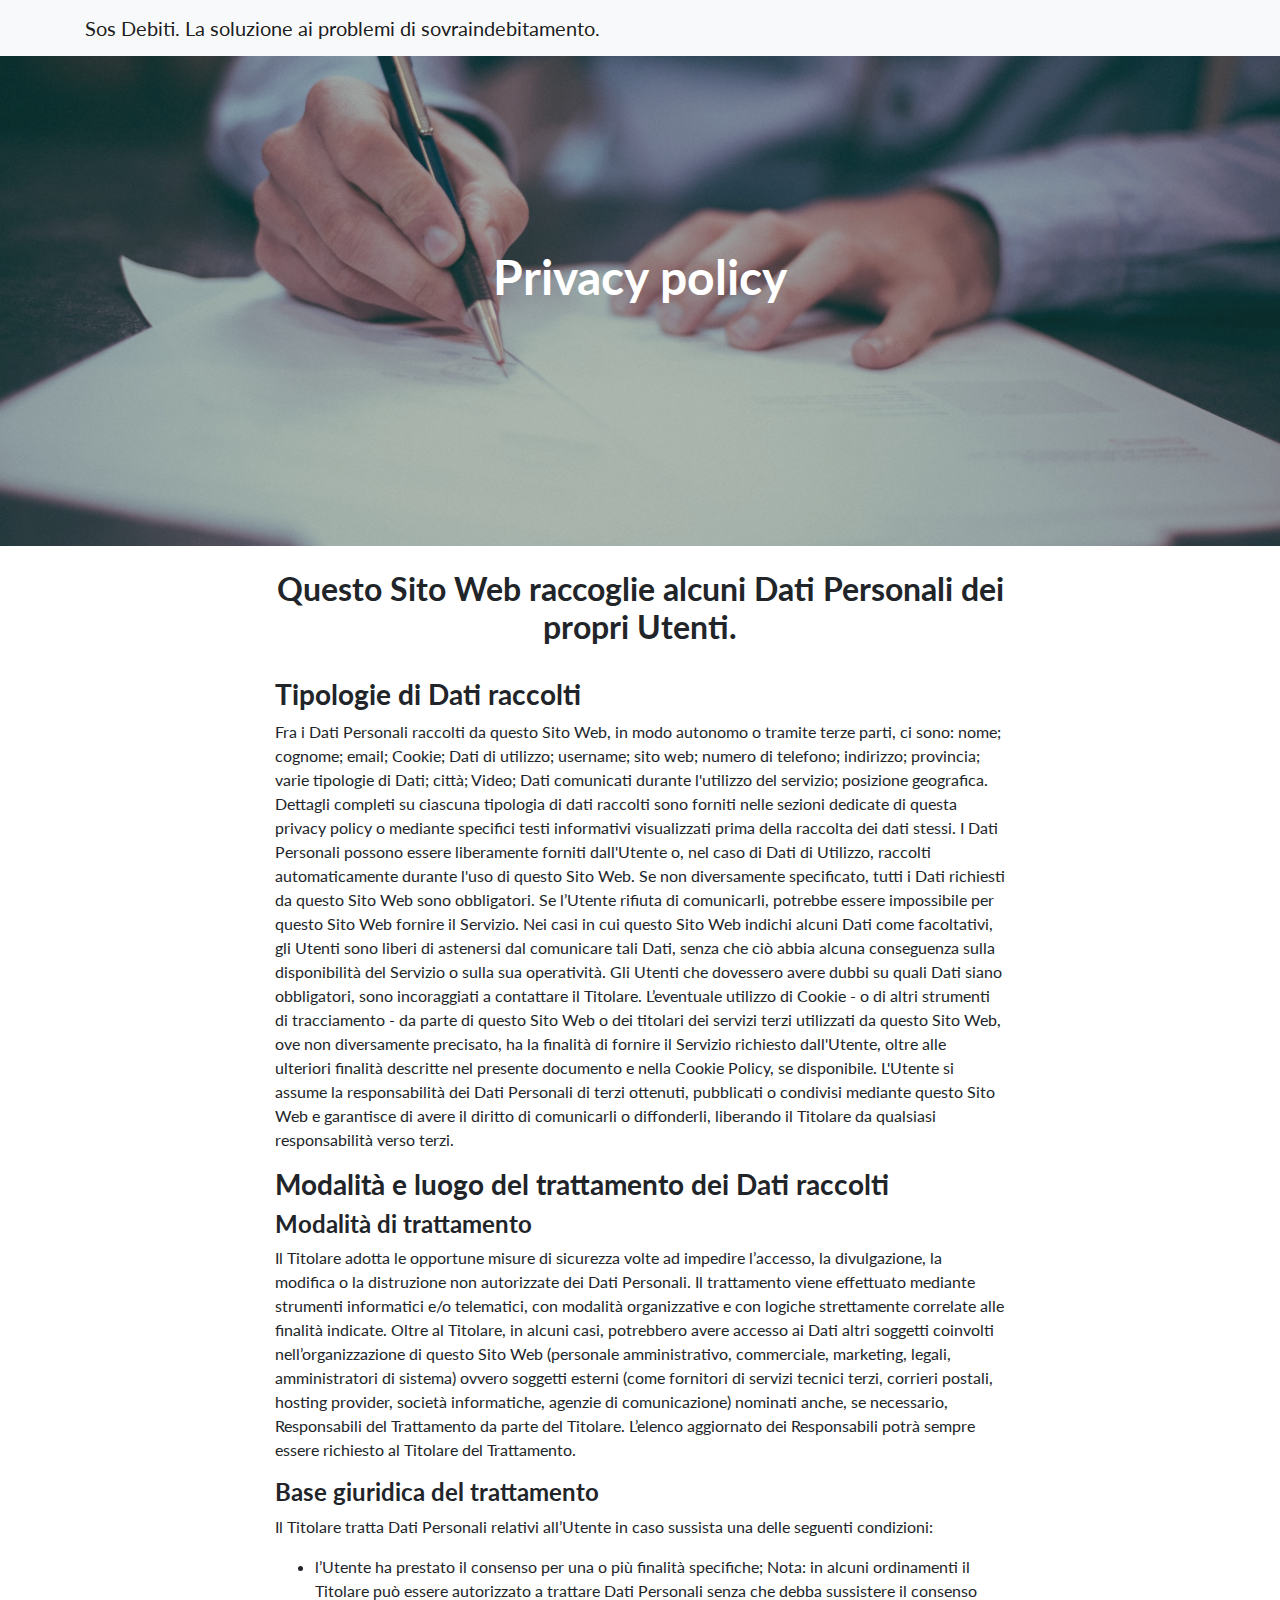
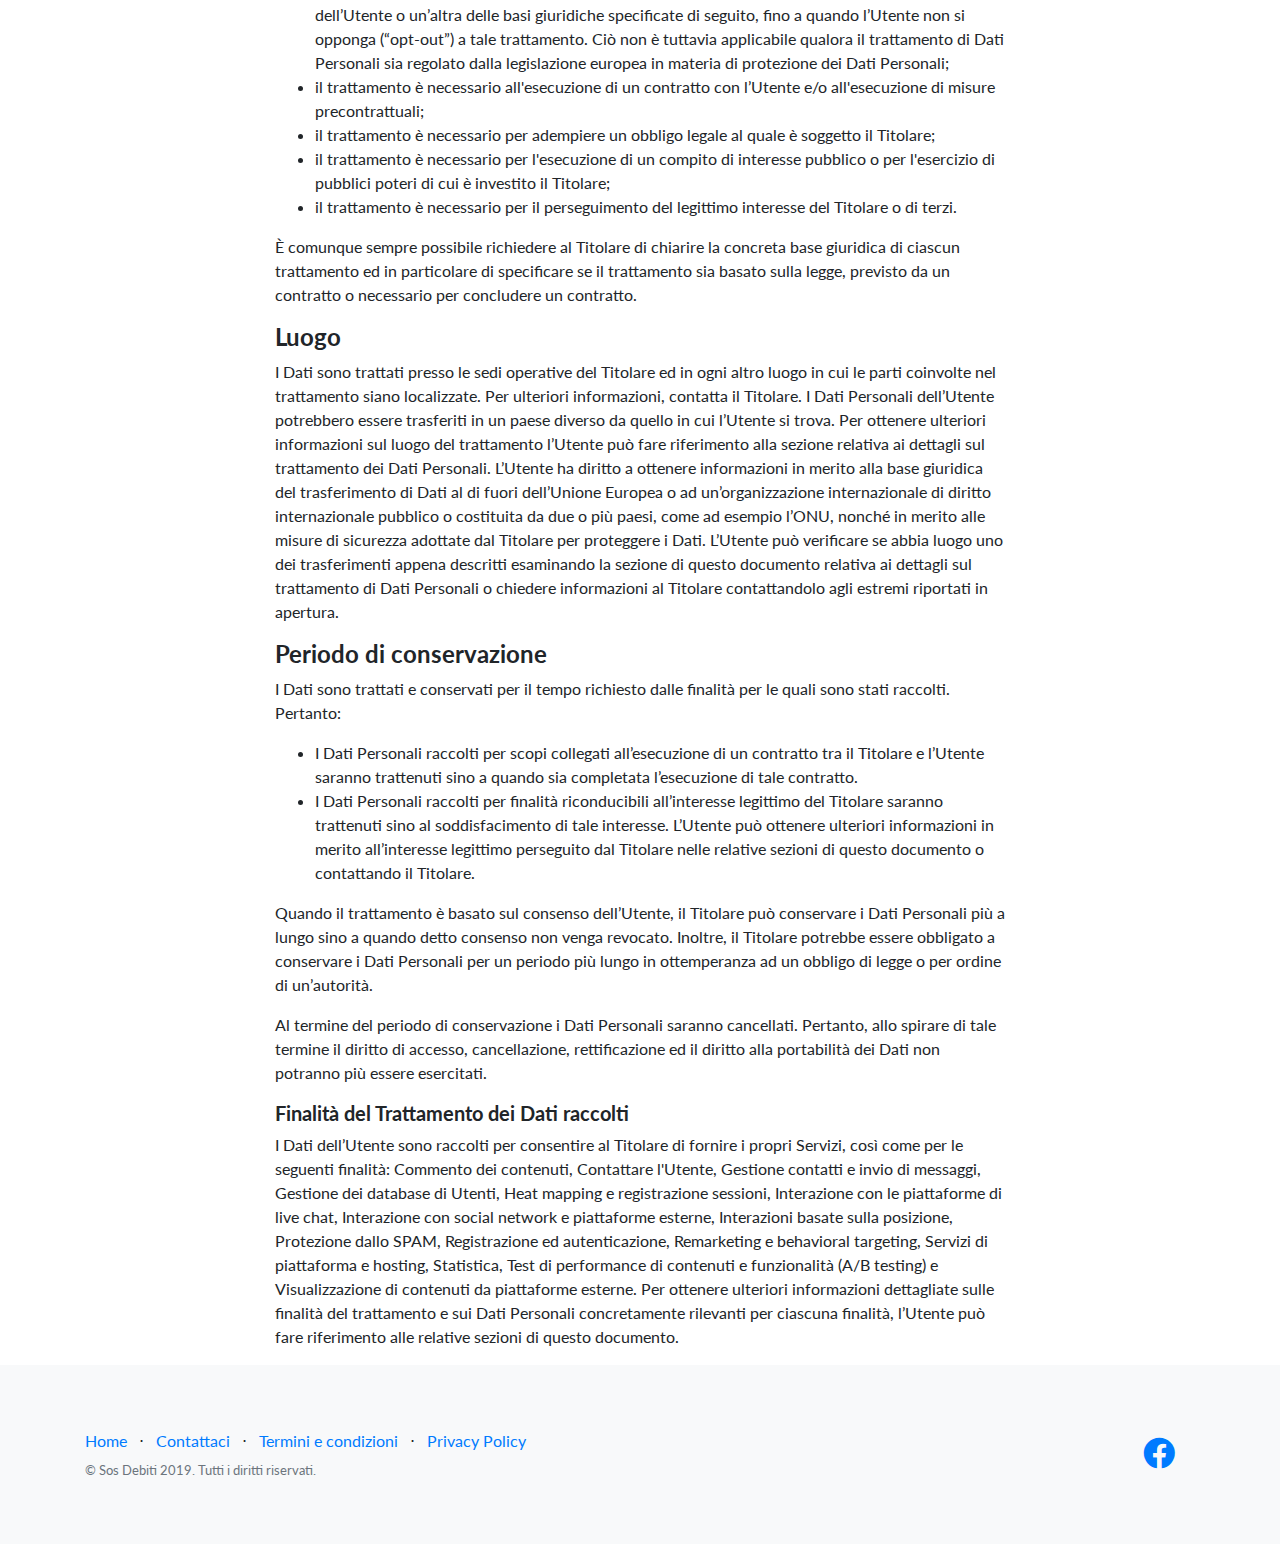
==== Privacy.html @ 653bb8fe "first commit" ====
<!DOCTYPE html>
<html lang="it">

<head>

  <meta charset="utf-8">
  <meta name="viewport" content="width=device-width, initial-scale=1, shrink-to-fit=no">
  <meta name="description" content="La soluzione per uscire dai debiti e dal sovraindebitamento con Equitalia o altri enti creditori.">
  <meta name="author" content="Sos Debiti">

  <title>Sos Debiti</title>

  <!-- Bootstrap core CSS -->
  <link href="vendor/bootstrap/css/bootstrap.min.css" rel="stylesheet">

  <!-- Custom fonts for this template -->
  <link href="vendor/fontawesome-free/css/all.min.css" rel="stylesheet">
  <link href="vendor/simple-line-icons/css/simple-line-icons.css" rel="stylesheet" type="text/css">
  <link href="https://fonts.googleapis.com/css?family=Lato:300,400,700,300italic,400italic,700italic" rel="stylesheet" type="text/css">

  <!-- Custom styles for this template -->
  <link href="css/landing-page.min.css" rel="stylesheet">

</head>

<body>

  <!-- Navigation -->
  <nav class="navbar navbar-light bg-light static-top">
    <div class="container">
      <a class="navbar-brand" href="#">Sos Debiti. La soluzione ai problemi di sovraindebitamento.</a>
    </div>
  </nav>

  <!-- Masthead -->
  <header class="masthead text-white text-center">
    <div class="overlay"></div>
    <div class="container">
      <div class="row">
        <div class="col-xl-10 mx-auto">
          <h1 class="mb-5">Privacy policy</h1>
        </div>
        <div class="col-md-10 col-lg-8 col-xl-7 mx-auto">

        </div>
      </div>
    </div>
  </header>



  <!--====== INIZIO PRIVACY ======-->

   <section id="about" class="about-area pt-125 pb-130">
       <div class="container">
           <div class="row justify-content-center">
               <div class="col-lg-8">
                   <div class="section-title text-center">
                     <br>
                       <h2>Questo Sito Web raccoglie alcuni Dati Personali dei propri Utenti.</h2>
                       <br>
                   </div> <!-- section title -->

                   <h3 class="about-title">Tipologie di Dati raccolti</h3>
                       <p>
                           Fra i Dati Personali raccolti da questo Sito Web, in modo autonomo o tramite terze parti, ci sono: nome; cognome; email; Cookie; Dati di utilizzo; username; sito web; numero di telefono; indirizzo; provincia; varie tipologie di Dati; città; Video; Dati comunicati durante l'utilizzo del servizio; posizione geografica.
                           Dettagli completi su ciascuna tipologia di dati raccolti sono forniti nelle sezioni dedicate di questa privacy policy o mediante specifici testi informativi visualizzati prima della raccolta dei dati stessi.
                           I Dati Personali possono essere liberamente forniti dall'Utente o, nel caso di Dati di Utilizzo, raccolti automaticamente durante l'uso di questo Sito Web.
                           Se non diversamente specificato, tutti i Dati richiesti da questo Sito Web sono obbligatori. Se l’Utente rifiuta di comunicarli, potrebbe essere impossibile per questo Sito Web fornire il Servizio. Nei casi in cui questo Sito Web indichi alcuni Dati come facoltativi, gli Utenti sono liberi di astenersi dal comunicare tali Dati, senza che ciò abbia alcuna conseguenza sulla disponibilità del Servizio o sulla sua operatività.
                           Gli Utenti che dovessero avere dubbi su quali Dati siano obbligatori, sono incoraggiati a contattare il Titolare.
                           L’eventuale utilizzo di Cookie - o di altri strumenti di tracciamento - da parte di questo Sito Web o dei titolari dei servizi terzi utilizzati da questo Sito Web, ove non diversamente precisato, ha la finalità di fornire il Servizio richiesto dall'Utente, oltre alle ulteriori finalità descritte nel presente documento e nella Cookie Policy, se disponibile.
                           L'Utente si assume la responsabilità dei Dati Personali di terzi ottenuti, pubblicati o condivisi mediante questo Sito Web e garantisce di avere il diritto di comunicarli o diffonderli, liberando il Titolare da qualsiasi responsabilità verso terzi.
                       </p>


                       <h3>Modalità e luogo del trattamento dei Dati raccolti</h3>
                       <h4 class="about-title">Modalità di trattamento</h4>
                       <p>
                           Il Titolare adotta le opportune misure di sicurezza volte ad impedire l’accesso, la divulgazione, la modifica o la distruzione non autorizzate dei Dati Personali.
                           Il trattamento viene effettuato mediante strumenti informatici e/o telematici, con modalità organizzative e con logiche strettamente correlate alle finalità indicate. Oltre al Titolare, in alcuni casi, potrebbero avere accesso ai Dati altri soggetti coinvolti nell’organizzazione di questo Sito Web (personale amministrativo, commerciale, marketing, legali, amministratori di sistema) ovvero soggetti esterni (come fornitori di servizi tecnici terzi, corrieri postali, hosting provider, società informatiche, agenzie di comunicazione) nominati anche, se necessario, Responsabili del Trattamento da parte del Titolare. L’elenco aggiornato dei Responsabili potrà sempre essere richiesto al Titolare del Trattamento.
                       </p>



                       <h4 class="about-title">Base giuridica del trattamento</h4>
                       <p>Il Titolare tratta Dati Personali relativi all’Utente in caso sussista una delle seguenti condizioni: </p>
                       <ul>
                           <li>l’Utente ha prestato il consenso per una o più finalità specifiche; Nota: in alcuni ordinamenti il Titolare può essere autorizzato a trattare Dati Personali senza che debba sussistere il consenso dell’Utente o un’altra delle basi giuridiche specificate di seguito, fino a quando l’Utente non si opponga (“opt-out”) a tale trattamento. Ciò non è tuttavia applicabile qualora il trattamento di Dati Personali sia regolato dalla legislazione europea in materia di protezione dei Dati Personali;</li>
                           <li>il trattamento è necessario all'esecuzione di un contratto con l’Utente e/o all'esecuzione di misure precontrattuali;</li>
                           <li>il trattamento è necessario per adempiere un obbligo legale al quale è soggetto il Titolare;</li>
                           <li>il trattamento è necessario per l'esecuzione di un compito di interesse pubblico o per l'esercizio di pubblici poteri di cui è investito il Titolare;</li>
                           <li>il trattamento è necessario per il perseguimento del legittimo interesse del Titolare o di terzi.</li>
                       </ul>
                       <p>È comunque sempre possibile richiedere al Titolare di chiarire la concreta base giuridica di ciascun trattamento ed in particolare di specificare se il trattamento sia basato sulla legge, previsto da un contratto o necessario per concludere un contratto.</p>



                       <h4 class="about-title">Luogo</h4>
                       <p>
                           I Dati sono trattati presso le sedi operative del Titolare ed in ogni altro luogo in cui le parti coinvolte nel trattamento siano localizzate. Per ulteriori informazioni, contatta il Titolare.
                           I Dati Personali dell’Utente potrebbero essere trasferiti in un paese diverso da quello in cui l’Utente si trova. Per ottenere ulteriori informazioni sul luogo del trattamento l’Utente può fare riferimento alla sezione relativa ai dettagli sul trattamento dei Dati Personali.

                           L’Utente ha diritto a ottenere informazioni in merito alla base giuridica del trasferimento di Dati al di fuori dell’Unione Europea o ad un’organizzazione internazionale di diritto internazionale pubblico o costituita da due o più paesi, come ad esempio l’ONU, nonché in merito alle misure di sicurezza adottate dal Titolare per proteggere i Dati.

                           L’Utente può verificare se abbia luogo uno dei trasferimenti appena descritti esaminando la sezione di questo documento relativa ai dettagli sul trattamento di Dati Personali o chiedere informazioni al Titolare contattandolo agli estremi riportati in apertura.
                       </p>



                       <h4 class="about-title">Periodo di conservazione</h4>
                       <p>I Dati sono trattati e conservati per il tempo richiesto dalle finalità per le quali sono stati raccolti. Pertanto: </p>
                       <ul>
                           <li>I Dati Personali raccolti per scopi collegati all’esecuzione di un contratto tra il Titolare e l’Utente saranno trattenuti sino a quando sia completata l’esecuzione di tale contratto.</li>
                           <li>I Dati Personali raccolti per finalità riconducibili all’interesse legittimo del Titolare saranno trattenuti sino al soddisfacimento di tale interesse. L’Utente può ottenere ulteriori informazioni in merito all’interesse legittimo perseguito dal Titolare nelle relative sezioni di questo documento o contattando il Titolare.
                           </li>
                       </ul>
                       <p>Quando il trattamento è basato sul consenso dell’Utente, il Titolare può conservare i Dati Personali più a lungo sino a quando detto consenso non venga revocato. Inoltre, il Titolare potrebbe essere obbligato a conservare i Dati Personali per un periodo più lungo in ottemperanza ad un obbligo di legge o per ordine di un’autorità.</p>
                       <p>Al termine del periodo di conservazione i Dati Personali saranno cancellati. Pertanto, allo spirare di tale termine il diritto di accesso, cancellazione, rettificazione ed il diritto alla portabilità dei Dati non potranno più essere esercitati.</p>

                       <h5 class="about-title">Finalità del Trattamento dei Dati raccolti</h5>
                       <p>
                           I Dati dell’Utente sono raccolti per consentire al Titolare di fornire i propri Servizi, così come per le seguenti finalità: Commento dei contenuti, Contattare l'Utente, Gestione contatti e invio di messaggi, Gestione dei database di Utenti, Heat mapping e registrazione sessioni, Interazione con le piattaforme di live chat, Interazione con social network e piattaforme esterne, Interazioni basate sulla posizione, Protezione dallo SPAM, Registrazione ed autenticazione, Remarketing e behavioral targeting, Servizi di piattaforma e hosting, Statistica, Test di performance di contenuti e funzionalità (A/B testing) e Visualizzazione di contenuti da piattaforme esterne.

                           Per ottenere ulteriori informazioni dettagliate sulle finalità del trattamento e sui Dati Personali concretamente rilevanti per ciascuna finalità, l’Utente può fare riferimento alle relative sezioni di questo documento.
                       </p>



               </div>
           </div> <!-- row -->

       </div> <!-- container -->
   </section>

   <!--====== FINE PRIVACY ======-->

  <!-- Footer -->
  <footer class="footer bg-light">
    <div class="container">
      <div class="row">
        <div class="col-lg-6 h-100 text-center text-lg-left my-auto">
          <ul class="list-inline mb-2">
            <li class="list-inline-item">
              <a href="./index.html">Home</a>
            </li>
            <li class="list-inline-item">&sdot;</li>
            <li class="list-inline-item">
              <a href="./index.html">Contattaci</a>
            </li>
            <li class="list-inline-item">&sdot;</li>
            <li class="list-inline-item">
              <a href="./Termini_e_condizioni.html">Termini e condizioni</a>
            </li>
            <li class="list-inline-item">&sdot;</li>
            <li class="list-inline-item">
              <a href="#">Privacy Policy</a>
            </li>
          </ul>
          <p class="text-muted small mb-4 mb-lg-0">&copy; Sos Debiti 2019. Tutti i diritti riservati.</p>
        </div>
        <div class="col-lg-6 h-100 text-center text-lg-right my-auto">
          <ul class="list-inline mb-0">
            <li class="list-inline-item mr-3">
              <a href="#">
                <i class="fab fa-facebook fa-2x fa-fw"></i>
              </a>
            </li>
          </ul>
        </div>
      </div>
    </div>
  </footer>

  <!-- Bootstrap core JavaScript -->
  <script src="vendor/jquery/jquery.min.js"></script>
  <script src="vendor/bootstrap/js/bootstrap.bundle.min.js"></script>

</body>

</html>
---- vendor/simple-line-icons/css/simple-line-icons.css ----
@font-face {
  font-family: 'simple-line-icons';
  src: url('../fonts/Simple-Line-Icons.eot?v=2.4.0');
  src: url('../fonts/Simple-Line-Icons.eot?v=2.4.0#iefix') format('embedded-opentype'), url('../fonts/Simple-Line-Icons.woff2?v=2.4.0') format('woff2'), url('../fonts/Simple-Line-Icons.ttf?v=2.4.0') format('truetype'), url('../fonts/Simple-Line-Icons.woff?v=2.4.0') format('woff'), url('../fonts/Simple-Line-Icons.svg?v=2.4.0#simple-line-icons') format('svg');
  font-weight: normal;
  font-style: normal;
}
/*
 Use the following CSS code if you want to have a class per icon.
 Instead of a list of all class selectors, you can use the generic [class*="icon-"] selector, but it's slower:
*/
.icon-user,
.icon-people,
.icon-user-female,
.icon-user-follow,
.icon-user-following,
.icon-user-unfollow,
.icon-login,
.icon-logout,
.icon-emotsmile,
.icon-phone,
.icon-call-end,
.icon-call-in,
.icon-call-out,
.icon-map,
.icon-location-pin,
.icon-direction,
.icon-directions,
.icon-compass,
.icon-layers,
.icon-menu,
.icon-list,
.icon-options-vertical,
.icon-options,
.icon-arrow-down,
.icon-arrow-left,
.icon-arrow-right,
.icon-arrow-up,
.icon-arrow-up-circle,
.icon-arrow-left-circle,
.icon-arrow-right-circle,
.icon-arrow-down-circle,
.icon-check,
.icon-clock,
.icon-plus,
.icon-minus,
.icon-close,
.icon-event,
.icon-exclamation,
.icon-organization,
.icon-trophy,
.icon-screen-smartphone,
.icon-screen-desktop,
.icon-plane,
.icon-notebook,
.icon-mustache,
.icon-mouse,
.icon-magnet,
.icon-energy,
.icon-disc,
.icon-cursor,
.icon-cursor-move,
.icon-crop,
.icon-chemistry,
.icon-speedometer,
.icon-shield,
.icon-screen-tablet,
.icon-magic-wand,
.icon-hourglass,
.icon-graduation,
.icon-ghost,
.icon-game-controller,
.icon-fire,
.icon-eyeglass,
.icon-envelope-open,
.icon-envelope-letter,
.icon-bell,
.icon-badge,
.icon-anchor,
.icon-wallet,
.icon-vector,
.icon-speech,
.icon-puzzle,
.icon-printer,
.icon-present,
.icon-playlist,
.icon-pin,
.icon-picture,
.icon-handbag,
.icon-globe-alt,
.icon-globe,
.icon-folder-alt,
.icon-folder,
.icon-film,
.icon-feed,
.icon-drop,
.icon-drawer,
.icon-docs,
.icon-doc,
.icon-diamond,
.icon-cup,
.icon-calculator,
.icon-bubbles,
.icon-briefcase,
.icon-book-open,
.icon-basket-loaded,
.icon-basket,
.icon-bag,
.icon-action-undo,
.icon-action-redo,
.icon-wrench,
.icon-umbrella,
.icon-trash,
.icon-tag,
.icon-support,
.icon-frame,
.icon-size-fullscreen,
.icon-size-actual,
.icon-shuffle,
.icon-share-alt,
.icon-share,
.icon-rocket,
.icon-question,
.icon-pie-chart,
.icon-pencil,
.icon-note,
.icon-loop,
.icon-home,
.icon-grid,
.icon-graph,
.icon-microphone,
.icon-music-tone-alt,
.icon-music-tone,
.icon-earphones-alt,
.icon-earphones,
.icon-equalizer,
.icon-like,
.icon-dislike,
.icon-control-start,
.icon-control-rewind,
.icon-control-play,
.icon-control-pause,
.icon-control-forward,
.icon-control-end,
.icon-volume-1,
.icon-volume-2,
.icon-volume-off,
.icon-calendar,
.icon-bulb,
.icon-chart,
.icon-ban,
.icon-bubble,
.icon-camrecorder,
.icon-camera,
.icon-cloud-download,
.icon-cloud-upload,
.icon-envelope,
.icon-eye,
.icon-flag,
.icon-heart,
.icon-info,
.icon-key,
.icon-link,
.icon-lock,
.icon-lock-open,
.icon-magnifier,
.icon-magnifier-add,
.icon-magnifier-remove,
.icon-paper-clip,
.icon-paper-plane,
.icon-power,
.icon-refresh,
.icon-reload,
.icon-settings,
.icon-star,
.icon-symbol-female,
.icon-symbol-male,
.icon-target,
.icon-credit-card,
.icon-paypal,
.icon-social-tumblr,
.icon-social-twitter,
.icon-social-facebook,
.icon-social-instagram,
.icon-social-linkedin,
.icon-social-pinterest,
.icon-social-github,
.icon-social-google,
.icon-social-reddit,
.icon-social-skype,
.icon-social-dribbble,
.icon-social-behance,
.icon-social-foursqare,
.icon-social-soundcloud,
.icon-social-spotify,
.icon-social-stumbleupon,
.icon-social-youtube,
.icon-social-dropbox,
.icon-social-vkontakte,
.icon-social-steam {
  font-family: 'simple-line-icons';
  speak: none;
  font-style: normal;
  font-weight: normal;
  font-variant: normal;
  text-transform: none;
  line-height: 1;
  /* Better Font Rendering =========== */
  -webkit-font-smoothing: antialiased;
  -moz-osx-font-smoothing: grayscale;
}
.icon-user:before {
  content: "\e005";
}
.icon-people:before {
  content: "\e001";
}
.icon-user-female:before {
  content: "\e000";
}
.icon-user-follow:before {
  content: "\e002";
}
.icon-user-following:before {
  content: "\e003";
}
.icon-user-unfollow:before {
  content: "\e004";
}
.icon-login:before {
  content: "\e066";
}
.icon-logout:before {
  content: "\e065";
}
.icon-emotsmile:before {
  content: "\e021";
}
.icon-phone:before {
  content: "\e600";
}
.icon-call-end:before {
  content: "\e048";
}
.icon-call-in:before {
  content: "\e047";
}
.icon-call-out:before {
  content: "\e046";
}
.icon-map:before {
  content: "\e033";
}
.icon-location-pin:before {
  content: "\e096";
}
.icon-direction:before {
  content: "\e042";
}
.icon-directions:before {
  content: "\e041";
}
.icon-compass:before {
  content: "\e045";
}
.icon-layers:before {
  content: "\e034";
}
.icon-menu:before {
  content: "\e601";
}
.icon-list:before {
  content: "\e067";
}
.icon-options-vertical:before {
  content: "\e602";
}
.icon-options:before {
  content: "\e603";
}
.icon-arrow-down:before {
  content: "\e604";
}
.icon-arrow-left:before {
  content: "\e605";
}
.icon-arrow-right:before {
  content: "\e606";
}
.icon-arrow-up:before {
  content: "\e607";
}
.icon-arrow-up-circle:before {
  content: "\e078";
}
.icon-arrow-left-circle:before {
  content: "\e07a";
}
.icon-arrow-right-circle:before {
  content: "\e079";
}
.icon-arrow-down-circle:before {
  content: "\e07b";
}
.icon-check:before {
  content: "\e080";
}
.icon-clock:before {
  content: "\e081";
}
.icon-plus:before {
  content: "\e095";
}
.icon-minus:before {
  content: "\e615";
}
.icon-close:before {
  content: "\e082";
}
.icon-event:before {
  content: "\e619";
}
.icon-exclamation:before {
  content: "\e617";
}
.icon-organization:before {
  content: "\e616";
}
.icon-trophy:before {
  content: "\e006";
}
.icon-screen-smartphone:before {
  content: "\e010";
}
.icon-screen-desktop:before {
  content: "\e011";
}
.icon-plane:before {
  content: "\e012";
}
.icon-notebook:before {
  content: "\e013";
}
.icon-mustache:before {
  content: "\e014";
}
.icon-mouse:before {
  content: "\e015";
}
.icon-magnet:before {
  content: "\e016";
}
.icon-energy:before {
  content: "\e020";
}
.icon-disc:before {
  content: "\e022";
}
.icon-cursor:before {
  content: "\e06e";
}
.icon-cursor-move:before {
  content: "\e023";
}
.icon-crop:before {
  content: "\e024";
}
.icon-chemistry:before {
  content: "\e026";
}
.icon-speedometer:before {
  content: "\e007";
}
.icon-shield:before {
  content: "\e00e";
}
.icon-screen-tablet:before {
  content: "\e00f";
}
.icon-magic-wand:before {
  content: "\e017";
}
.icon-hourglass:before {
  content: "\e018";
}
.icon-graduation:before {
  content: "\e019";
}
.icon-ghost:before {
  content: "\e01a";
}
.icon-game-controller:before {
  content: "\e01b";
}
.icon-fire:before {
  content: "\e01c";
}
.icon-eyeglass:before {
  content: "\e01d";
}
.icon-envelope-open:before {
  content: "\e01e";
}
.icon-envelope-letter:before {
  content: "\e01f";
}
.icon-bell:before {
  content: "\e027";
}
.icon-badge:before {
  content: "\e028";
}
.icon-anchor:before {
  content: "\e029";
}
.icon-wallet:before {
  content: "\e02a";
}
.icon-vector:before {
  content: "\e02b";
}
.icon-speech:before {
  content: "\e02c";
}
.icon-puzzle:before {
  content: "\e02d";
}
.icon-printer:before {
  content: "\e02e";
}
.icon-present:before {
  content: "\e02f";
}
.icon-playlist:before {
  content: "\e030";
}
.icon-pin:before {
  content: "\e031";
}
.icon-picture:before {
  content: "\e032";
}
.icon-handbag:before {
  content: "\e035";
}
.icon-globe-alt:before {
  content: "\e036";
}
.icon-globe:before {
  content: "\e037";
}
.icon-folder-alt:before {
  content: "\e039";
}
.icon-folder:before {
  content: "\e089";
}
.icon-film:before {
  content: "\e03a";
}
.icon-feed:before {
  content: "\e03b";
}
.icon-drop:before {
  content: "\e03e";
}
.icon-drawer:before {
  content: "\e03f";
}
.icon-docs:before {
  content: "\e040";
}
.icon-doc:before {
  content: "\e085";
}
.icon-diamond:before {
  content: "\e043";
}
.icon-cup:before {
  content: "\e044";
}
.icon-calculator:before {
  content: "\e049";
}
.icon-bubbles:before {
  content: "\e04a";
}
.icon-briefcase:before {
  content: "\e04b";
}
.icon-book-open:before {
  content: "\e04c";
}
.icon-basket-loaded:before {
  content: "\e04d";
}
.icon-basket:before {
  content: "\e04e";
}
.icon-bag:before {
  content: "\e04f";
}
.icon-action-undo:before {
  content: "\e050";
}
.icon-action-redo:before {
  content: "\e051";
}
.icon-wrench:before {
  content: "\e052";
}
.icon-umbrella:before {
  content: "\e053";
}
.icon-trash:before {
  content: "\e054";
}
.icon-tag:before {
  content: "\e055";
}
.icon-support:before {
  content: "\e056";
}
.icon-frame:before {
  content: "\e038";
}
.icon-size-fullscreen:before {
  content: "\e057";
}
.icon-size-actual:before {
  content: "\e058";
}
.icon-shuffle:before {
  content: "\e059";
}
.icon-share-alt:before {
  content: "\e05a";
}
.icon-share:before {
  content: "\e05b";
}
.icon-rocket:before {
  content: "\e05c";
}
.icon-question:before {
  content: "\e05d";
}
.icon-pie-chart:before {
  content: "\e05e";
}
.icon-pencil:before {
  content: "\e05f";
}
.icon-note:before {
  content: "\e060";
}
.icon-loop:before {
  content: "\e064";
}
.icon-home:before {
  content: "\e069";
}
.icon-grid:before {
  content: "\e06a";
}
.icon-graph:before {
  content: "\e06b";
}
.icon-microphone:before {
  content: "\e063";
}
.icon-music-tone-alt:before {
  content: "\e061";
}
.icon-music-tone:before {
  content: "\e062";
}
.icon-earphones-alt:before {
  content: "\e03c";
}
.icon-earphones:before {
  content: "\e03d";
}
.icon-equalizer:before {
  content: "\e06c";
}
.icon-like:before {
  content: "\e068";
}
.icon-dislike:before {
  content: "\e06d";
}
.icon-control-start:before {
  content: "\e06f";
}
.icon-control-rewind:before {
  content: "\e070";
}
.icon-control-play:before {
  content: "\e071";
}
.icon-control-pause:before {
  content: "\e072";
}
.icon-control-forward:before {
  content: "\e073";
}
.icon-control-end:before {
  content: "\e074";
}
.icon-volume-1:before {
  content: "\e09f";
}
.icon-volume-2:before {
  content: "\e0a0";
}
.icon-volume-off:before {
  content: "\e0a1";
}
.icon-calendar:before {
  content: "\e075";
}
.icon-bulb:before {
  content: "\e076";
}
.icon-chart:before {
  content: "\e077";
}
.icon-ban:before {
  content: "\e07c";
}
.icon-bubble:before {
  content: "\e07d";
}
.icon-camrecorder:before {
  content: "\e07e";
}
.icon-camera:before {
  content: "\e07f";
}
.icon-cloud-download:before {
  content: "\e083";
}
.icon-cloud-upload:before {
  content: "\e084";
}
.icon-envelope:before {
  content: "\e086";
}
.icon-eye:before {
  content: "\e087";
}
.icon-flag:before {
  content: "\e088";
}
.icon-heart:before {
  content: "\e08a";
}
.icon-info:before {
  content: "\e08b";
}
.icon-key:before {
  content: "\e08c";
}
.icon-link:before {
  content: "\e08d";
}
.icon-lock:before {
  content: "\e08e";
}
.icon-lock-open:before {
  content: "\e08f";
}
.icon-magnifier:before {
  content: "\e090";
}
.icon-magnifier-add:before {
  content: "\e091";
}
.icon-magnifier-remove:before {
  content: "\e092";
}
.icon-paper-clip:before {
  content: "\e093";
}
.icon-paper-plane:before {
  content: "\e094";
}
.icon-power:before {
  content: "\e097";
}
.icon-refresh:before {
  content: "\e098";
}
.icon-reload:before {
  content: "\e099";
}
.icon-settings:before {
  content: "\e09a";
}
.icon-star:before {
  content: "\e09b";
}
.icon-symbol-female:before {
  content: "\e09c";
}
.icon-symbol-male:before {
  content: "\e09d";
}
.icon-target:before {
  content: "\e09e";
}
.icon-credit-card:before {
  content: "\e025";
}
.icon-paypal:before {
  content: "\e608";
}
.icon-social-tumblr:before {
  content: "\e00a";
}
.icon-social-twitter:before {
  content: "\e009";
}
.icon-social-facebook:before {
  content: "\e00b";
}
.icon-social-instagram:before {
  content: "\e609";
}
.icon-social-linkedin:before {
  content: "\e60a";
}
.icon-social-pinterest:before {
  content: "\e60b";
}
.icon-social-github:before {
  content: "\e60c";
}
.icon-social-google:before {
  content: "\e60d";
}
.icon-social-reddit:before {
  content: "\e60e";
}
.icon-social-skype:before {
  content: "\e60f";
}
.icon-social-dribbble:before {
  content: "\e00d";
}
.icon-social-behance:before {
  content: "\e610";
}
.icon-social-foursqare:before {
  content: "\e611";
}
.icon-social-soundcloud:before {
  content: "\e612";
}
.icon-social-spotify:before {
  content: "\e613";
}
.icon-social-stumbleupon:before {
  content: "\e614";
}
.icon-social-youtube:before {
  content: "\e008";
}
.icon-social-dropbox:before {
  content: "\e00c";
}
.icon-social-vkontakte:before {
  content: "\e618";
}
.icon-social-steam:before {
  content: "\e620";
}
---- css/landing-page.min.css ----
/*!
 * Start Bootstrap - Landing Page v5.0.7 (https://startbootstrap.com/template-overviews/landing-page)
 * Copyright 2013-2019 Start Bootstrap
 * Licensed under MIT (https://github.com/BlackrockDigital/startbootstrap-landing-page/blob/master/LICENSE)
 */body{font-family:Lato,'Helvetica Neue',Helvetica,Arial,sans-serif}h1,h2,h3,h4,h5,h6{font-family:Lato,'Helvetica Neue',Helvetica,Arial,sans-serif;font-weight:700}header.masthead{position:relative;background-color:#343a40;background:url(../img/bg-masthead.jpg) no-repeat center center;background-size:cover;padding-top:8rem;padding-bottom:8rem}header.masthead .overlay{position:absolute;background-color:#212529;height:100%;width:100%;top:0;left:0;opacity:.3}header.masthead h1{font-size:2rem}@media (min-width:768px){header.masthead{padding-top:12rem;padding-bottom:12rem}header.masthead h1{font-size:3rem}}.showcase .showcase-text{padding:3rem}.showcase .showcase-img{min-height:30rem;background-size:cover}@media (min-width:768px){.showcase .showcase-text{padding:7rem}}.features-icons{padding-top:7rem;padding-bottom:7rem}.features-icons .features-icons-item{max-width:20rem}.features-icons .features-icons-item .features-icons-icon{height:7rem}.features-icons .features-icons-item .features-icons-icon i{font-size:4.5rem}.features-icons .features-icons-item:hover .features-icons-icon i{font-size:5rem}.testimonials{padding-top:7rem;padding-bottom:7rem}.testimonials .testimonial-item{max-width:18rem}.testimonials .testimonial-item img{max-width:12rem;box-shadow:0 5px 5px 0 #adb5bd}.call-to-action{position:relative;background-color:#343a40;background:url(../img/uscire_dai_debiti.jpg) no-repeat center center;background-size:cover;padding-top:7rem;padding-bottom:7rem}.call-to-action .overlay{position:absolute;background-color:#212529;height:100%;width:100%;top:0;left:0;opacity:.3}footer.footer{padding-top:4rem;padding-bottom:4rem}
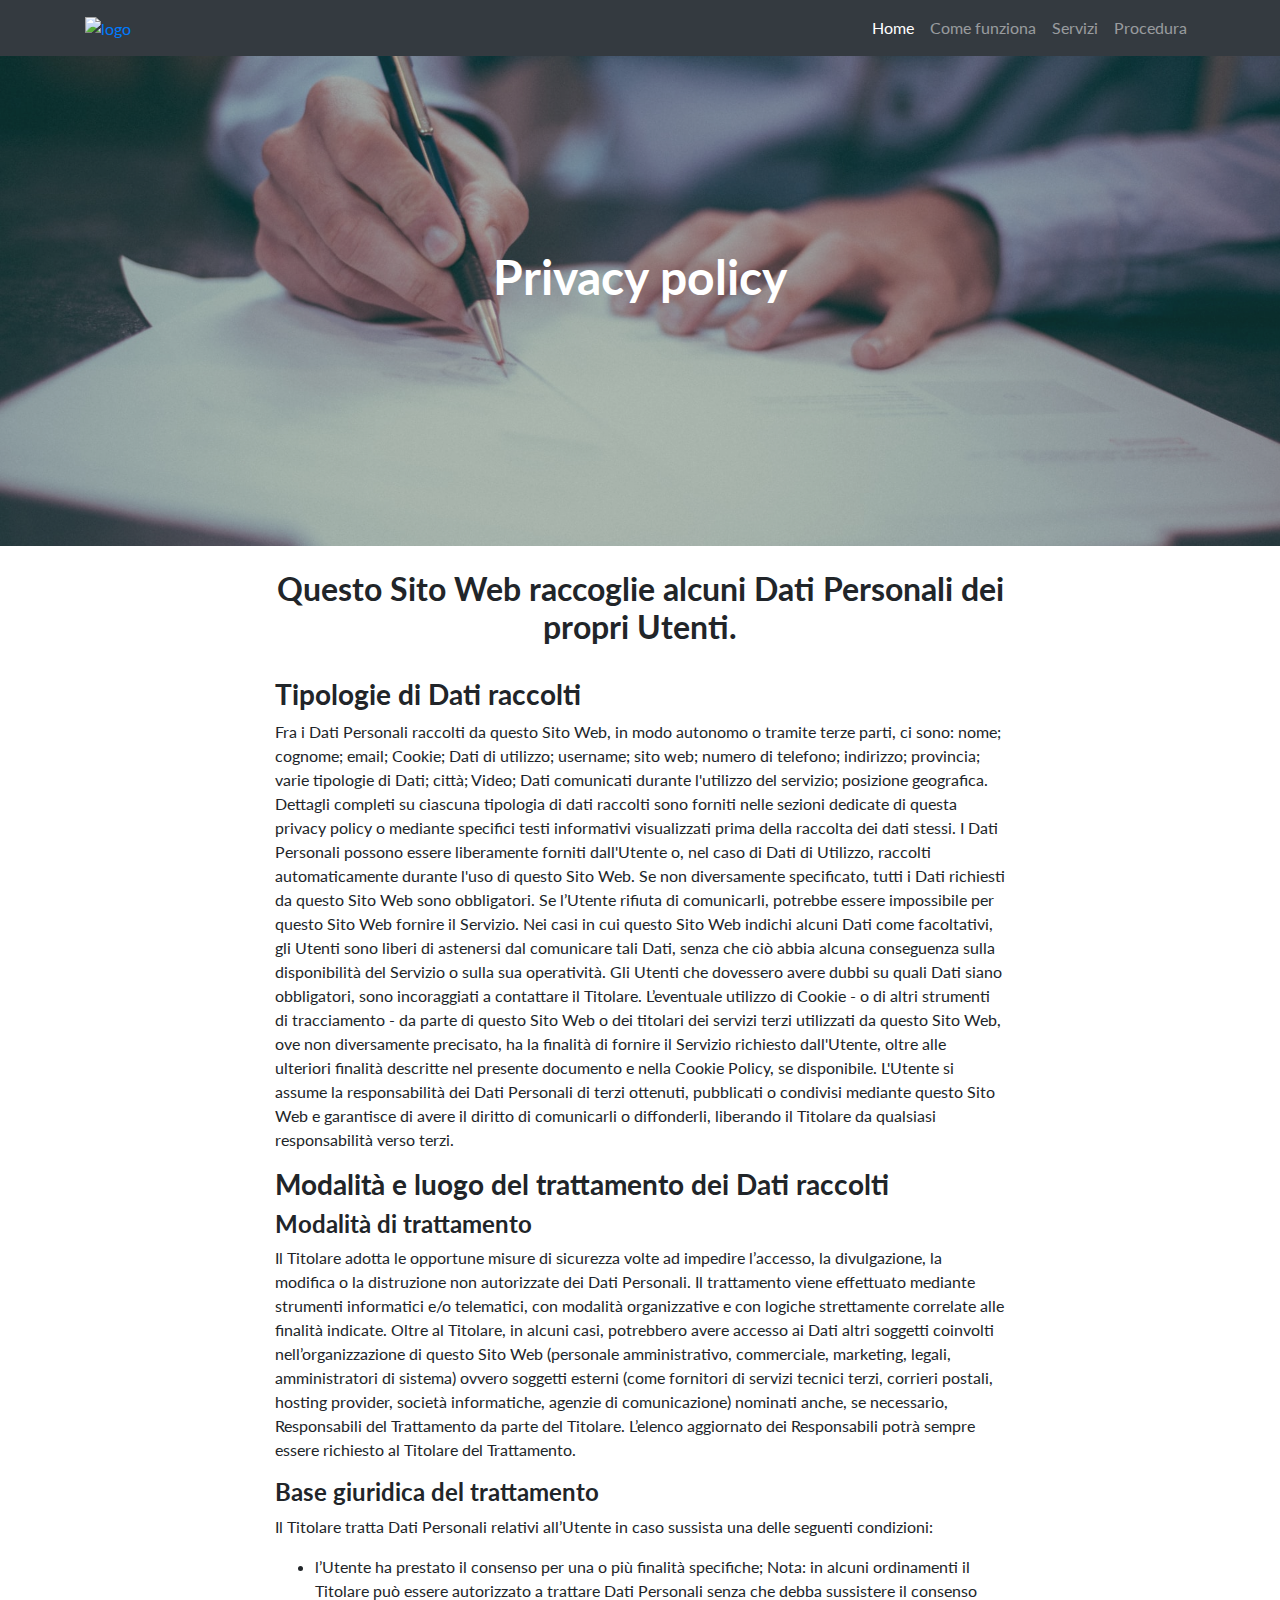
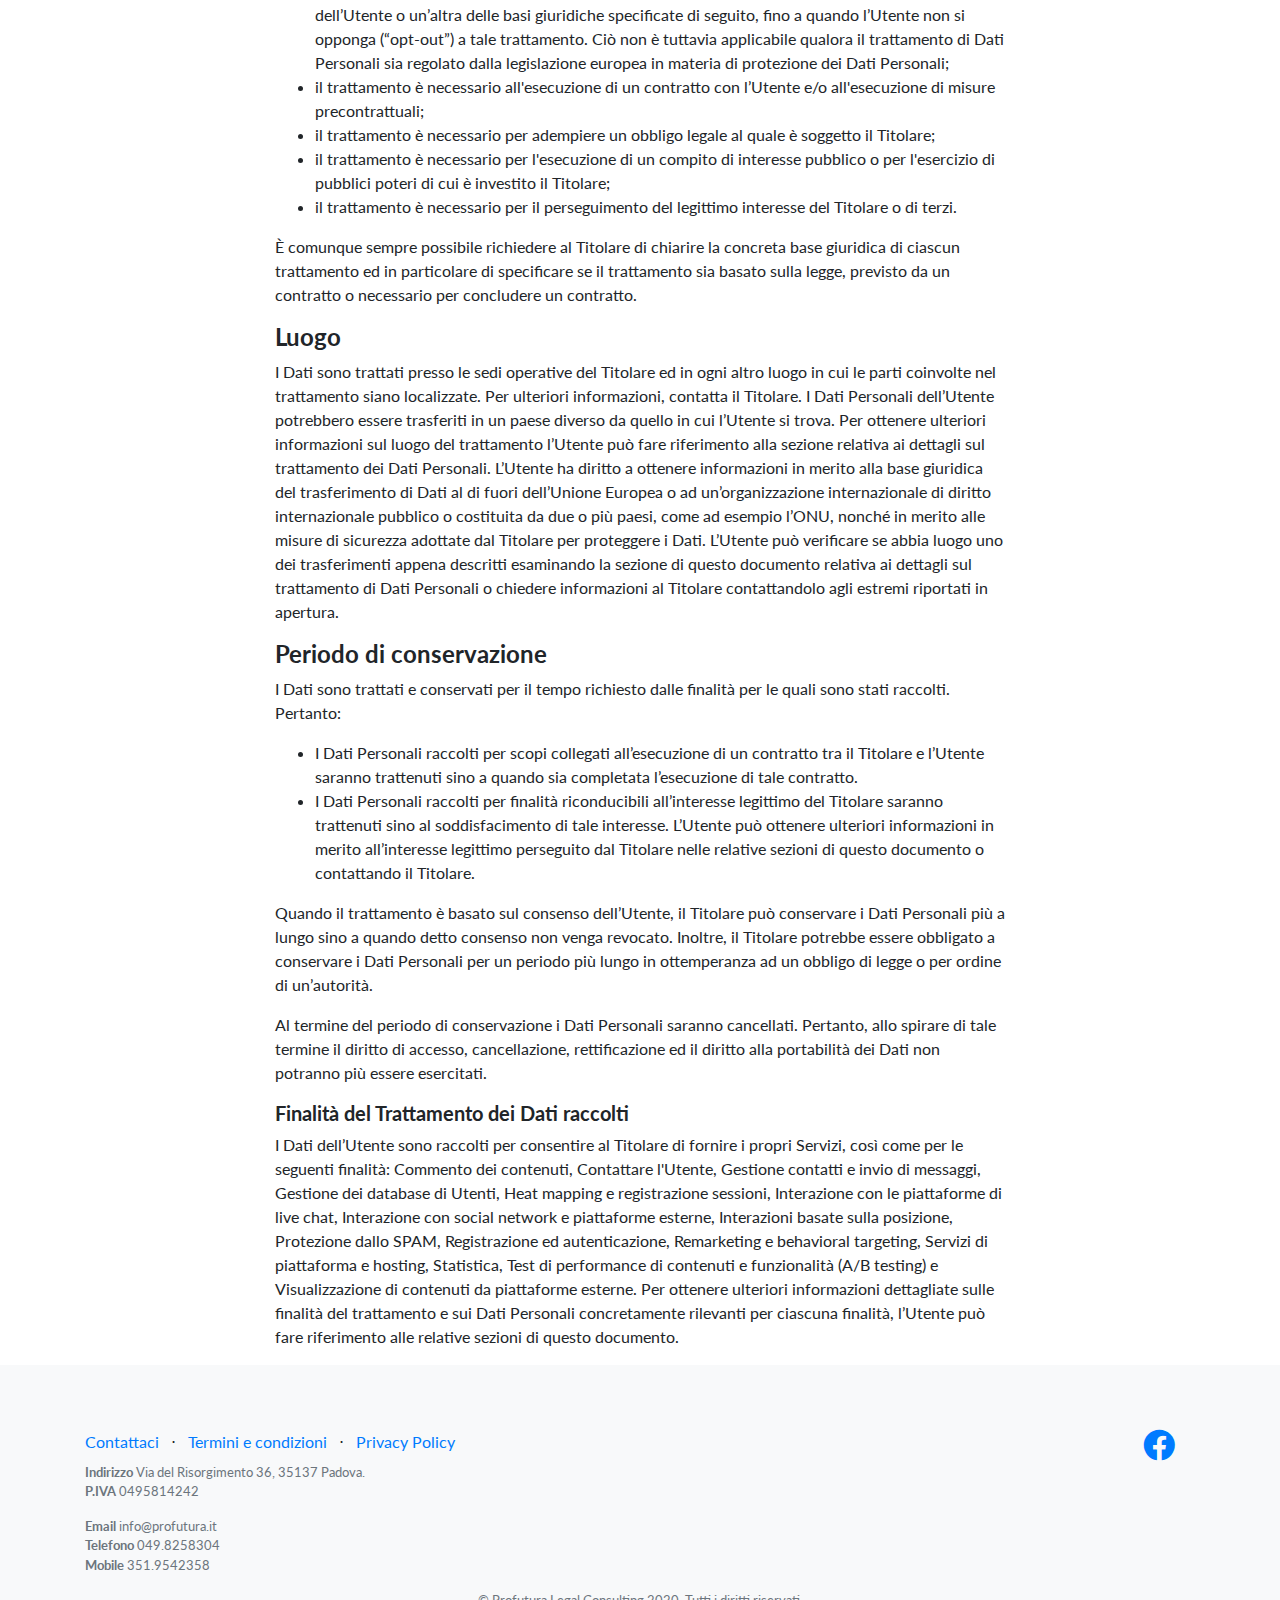
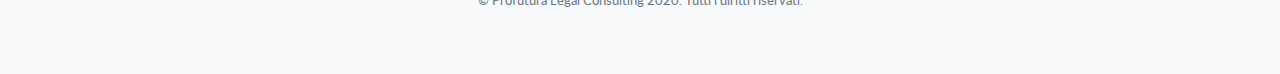
==== commit 5b3a2eaf: "update" ====
--- a/Privacy.html
+++ b/Privacy.html
@@ -8,7 +8,10 @@
   <meta name="description" content="La soluzione per uscire dai debiti e dal sovraindebitamento con Equitalia o altri enti creditori.">
   <meta name="author" content="Sos Debiti">
 
-  <title>Sos Debiti</title>
+  <title>Profutura Legal Consulting</title>
+
+  <!-- Favicon -->
+  <link rel="shortcut icon" href="./img/favicon.ico">
 
   <!-- Bootstrap core CSS -->
   <link href="vendor/bootstrap/css/bootstrap.min.css" rel="stylesheet">
@@ -23,13 +26,37 @@
 
 </head>
 
+</p>
 <body>
 
   <!-- Navigation -->
-  <nav class="navbar navbar-light bg-light static-top">
-    <div class="container">
-      <a class="navbar-brand" href="#">Sos Debiti. La soluzione ai problemi di sovraindebitamento.</a>
-    </div>
+  <nav class="navbar  navbar-expand-lg navbar-dark bg-dark top-navbar" data-toggle="sticky-onscroll">
+      <div class="container">
+          <a href="./index.html">
+              <img src="./img/logo.png" alt="logo" width="80" height="80">
+          </a>
+          <button class="navbar-toggler" type="button" data-toggle="collapse" data-target="#navbarSupportedContent" aria-controls="navbarSupportedContent" aria-expanded="false" aria-label="Toggle navigation">
+              <span class="navbar-toggler-icon"></span>
+          </button>
+
+          <div class="collapse navbar-collapse justify-content-end" id="navbarSupportedContent">
+              <ul class="navbar-nav pull-right">
+                  <li class="nav-item">
+                      <a class="nav-link active" href="./index.html">Home</a>
+                  </li>
+                  <li class="nav-item">
+                      <a class="nav-link" href="./index.html#comeFunziona">Come funziona</a>
+                  </li>
+                  <li class="nav-item">
+                      <a class="nav-link" href="./index.html#servizi">Servizi</a>
+                  </li>
+                  <li class="nav-item">
+                      <a class="nav-link" href="./index.html#procedura">Procedura</a>
+                  </li>
+              </ul>
+
+          </div>
+      </div>
   </nav>
 
   <!-- Masthead -->
@@ -134,42 +161,48 @@
 
    <!--====== FINE PRIVACY ======-->
 
-  <!-- Footer -->
-  <footer class="footer bg-light">
-    <div class="container">
-      <div class="row">
-        <div class="col-lg-6 h-100 text-center text-lg-left my-auto">
-          <ul class="list-inline mb-2">
-            <li class="list-inline-item">
-              <a href="./index.html">Home</a>
-            </li>
-            <li class="list-inline-item">&sdot;</li>
-            <li class="list-inline-item">
-              <a href="./index.html">Contattaci</a>
-            </li>
-            <li class="list-inline-item">&sdot;</li>
-            <li class="list-inline-item">
-              <a href="./Termini_e_condizioni.html">Termini e condizioni</a>
-            </li>
-            <li class="list-inline-item">&sdot;</li>
-            <li class="list-inline-item">
-              <a href="#">Privacy Policy</a>
-            </li>
-          </ul>
-          <p class="text-muted small mb-4 mb-lg-0">&copy; Sos Debiti 2019. Tutti i diritti riservati.</p>
-        </div>
-        <div class="col-lg-6 h-100 text-center text-lg-right my-auto">
-          <ul class="list-inline mb-0">
-            <li class="list-inline-item mr-3">
-              <a href="#">
-                <i class="fab fa-facebook fa-2x fa-fw"></i>
-              </a>
-            </li>
-          </ul>
-        </div>
-      </div>
-    </div>
-  </footer>
+   <!-- Footer -->
+   <footer class="footer bg-light">
+     <div class="container">
+       <div class="row">
+         <div class="col-lg-6 h-100 text-center text-lg-left my-auto">
+           <ul class="list-inline mb-2">
+             <li class="list-inline-item">
+               <a href="./index.html">Contattaci</a>
+             </li>
+             <li class="list-inline-item">&sdot;</li>
+             <li class="list-inline-item">
+               <a href="#">Termini e condizioni</a>
+             </li>
+             <li class="list-inline-item">&sdot;</li>
+             <li class="list-inline-item">
+               <a href="./Privacy.html">Privacy Policy</a>
+             </li>
+           </ul>
+         </div>
+         <div class="col-lg-6 h-100 text-center text-lg-right my-auto">
+           <ul class="list-inline mb-0">
+             <li class="list-inline-item mr-3">
+               <a href="https://www.facebook.com/Profutura-109800630773083">
+                 <i class="fab fa-facebook fa-2x fa-fw"></i>
+               </a>
+             </li>
+           </ul>
+         </div>
+       </div>
+       <div class="row">
+         <div class="col-lg-6 h-100 text-center text-lg-left my-auto">
+           <p class="text-muted small"><b>Indirizzo</b> Via del Risorgimento 36, 35137 Padova.<br><b>P.IVA</b> 0495814242</p>
+           <p class="text-muted small"><b>Email</b> info@profutura.it <br> <b>Telefono</b> 049.8258304 <br> <b>Mobile</b> 351.9542358</p>
+         </div>
+       </div>
+     </div>
+
+     <div class="d-flex justify-content-center">
+       <p class="text-muted small mb-4 mb-lg-0" align="center">&copy; Profutura Legal Consulting 2020. Tutti i diritti riservati.
+       </p>
+     </div>
+   </footer>
 
   <!-- Bootstrap core JavaScript -->
   <script src="vendor/jquery/jquery.min.js"></script>
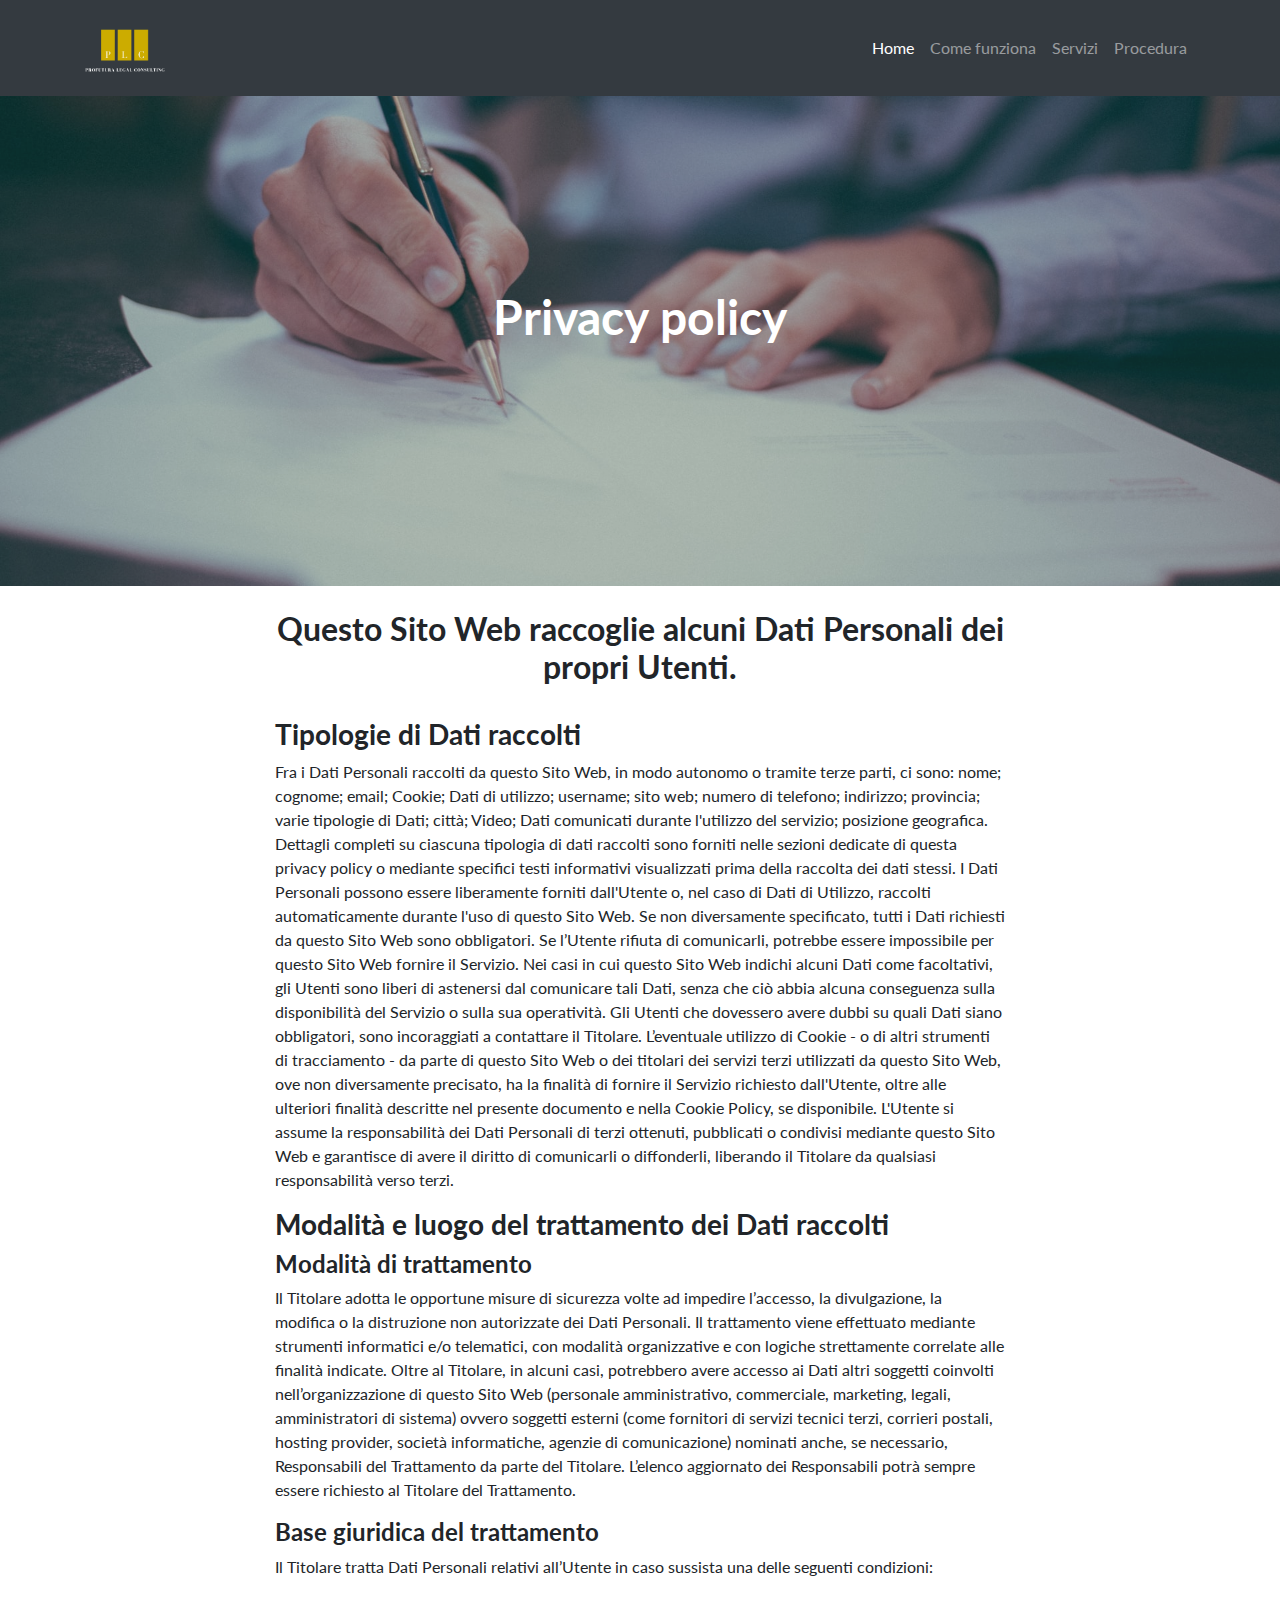
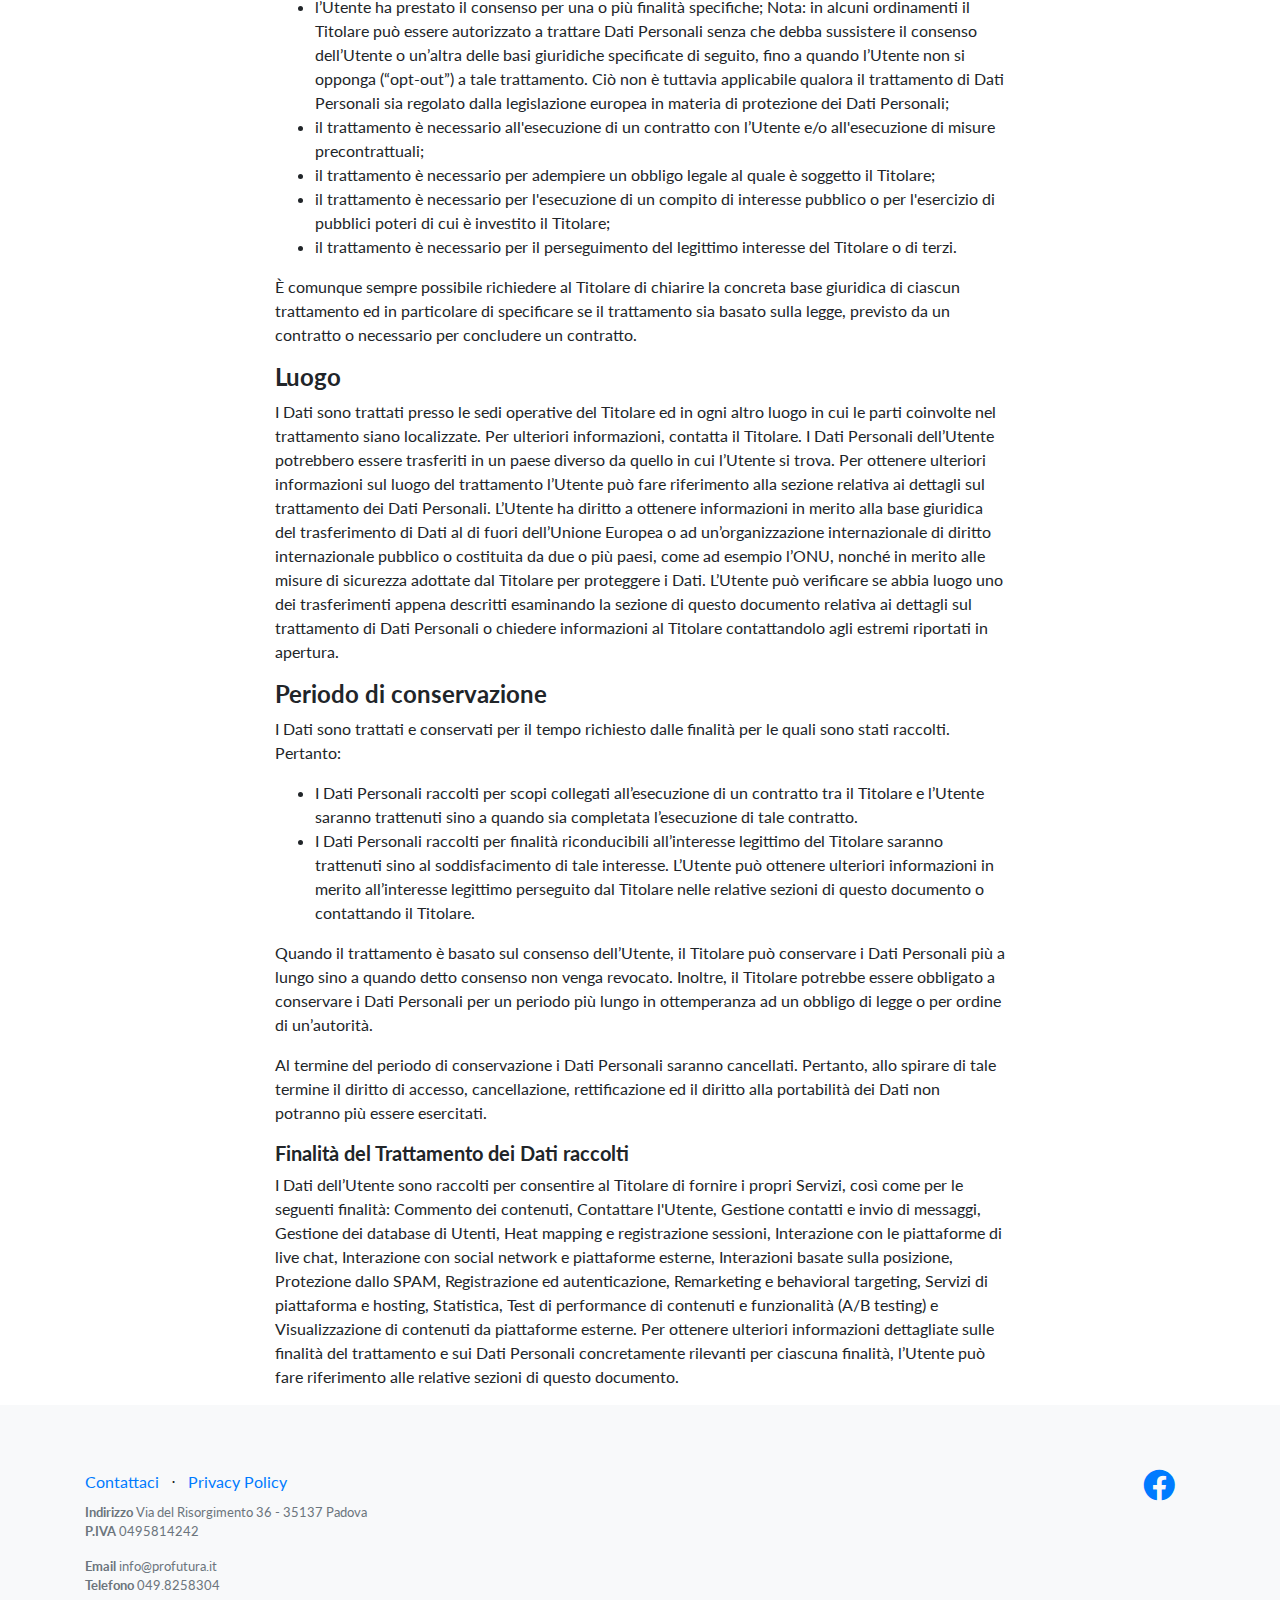
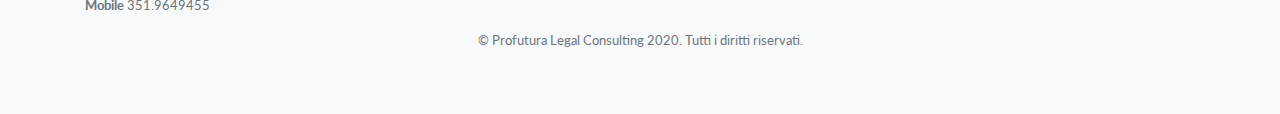
==== commit f682e399: "aggiornato footer privacy" ====
--- a/Privacy.html
+++ b/Privacy.html
@@ -169,10 +169,6 @@
            <ul class="list-inline mb-2">
              <li class="list-inline-item">
                <a href="./index.html">Contattaci</a>
-             </li>
-             <li class="list-inline-item">&sdot;</li>
-             <li class="list-inline-item">
-               <a href="#">Termini e condizioni</a>
              </li>
              <li class="list-inline-item">&sdot;</li>
              <li class="list-inline-item">
@@ -192,8 +188,8 @@
        </div>
        <div class="row">
          <div class="col-lg-6 h-100 text-center text-lg-left my-auto">
-           <p class="text-muted small"><b>Indirizzo</b> Via del Risorgimento 36, 35137 Padova.<br><b>P.IVA</b> 0495814242</p>
-           <p class="text-muted small"><b>Email</b> info@profutura.it <br> <b>Telefono</b> 049.8258304 <br> <b>Mobile</b> 351.9542358</p>
+           <p class="text-muted small"><b>Indirizzo</b> Via del Risorgimento 36 - 35137 Padova<br><b>P.IVA</b> 0495814242</p>
+                    <p class="text-muted small"><b>Email</b> info@profutura.it <br> <b>Telefono</b> 049.8258304 <br> <b>Mobile</b> 351.9649455</p>
          </div>
        </div>
      </div>
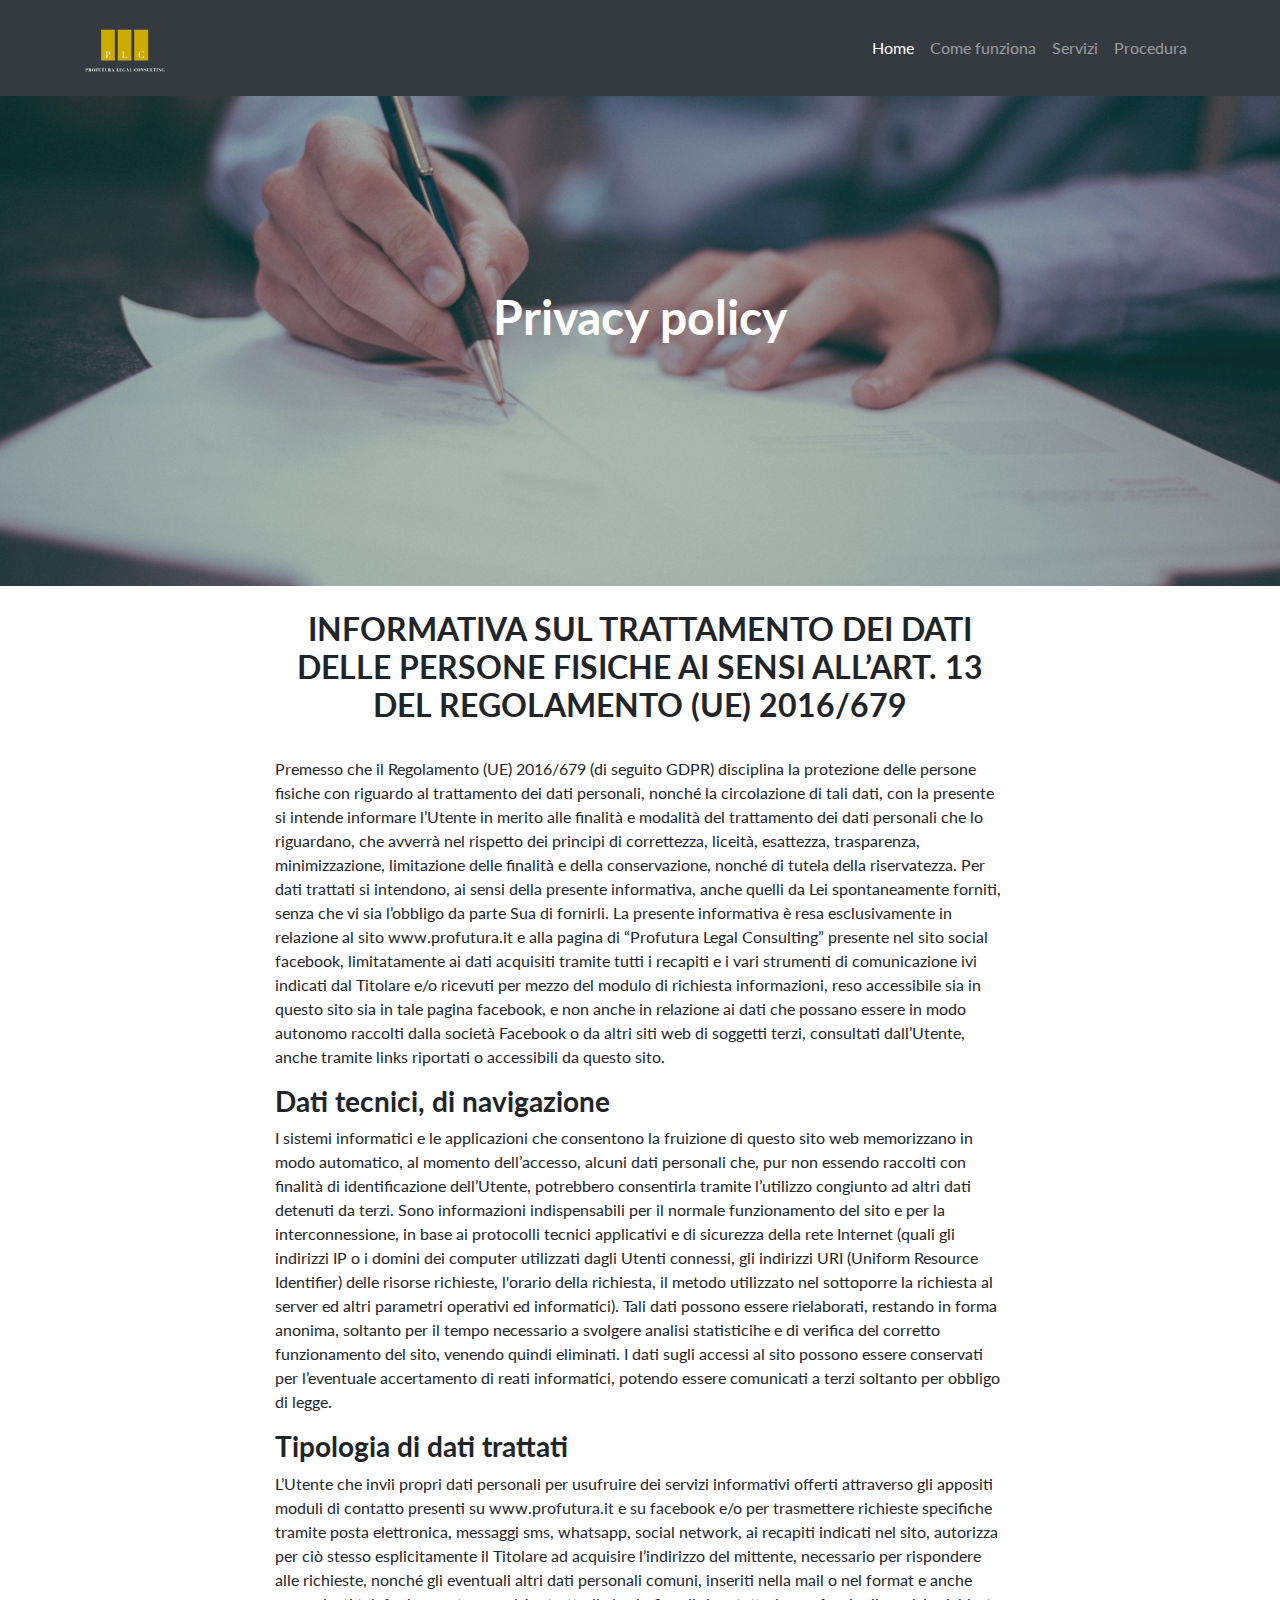
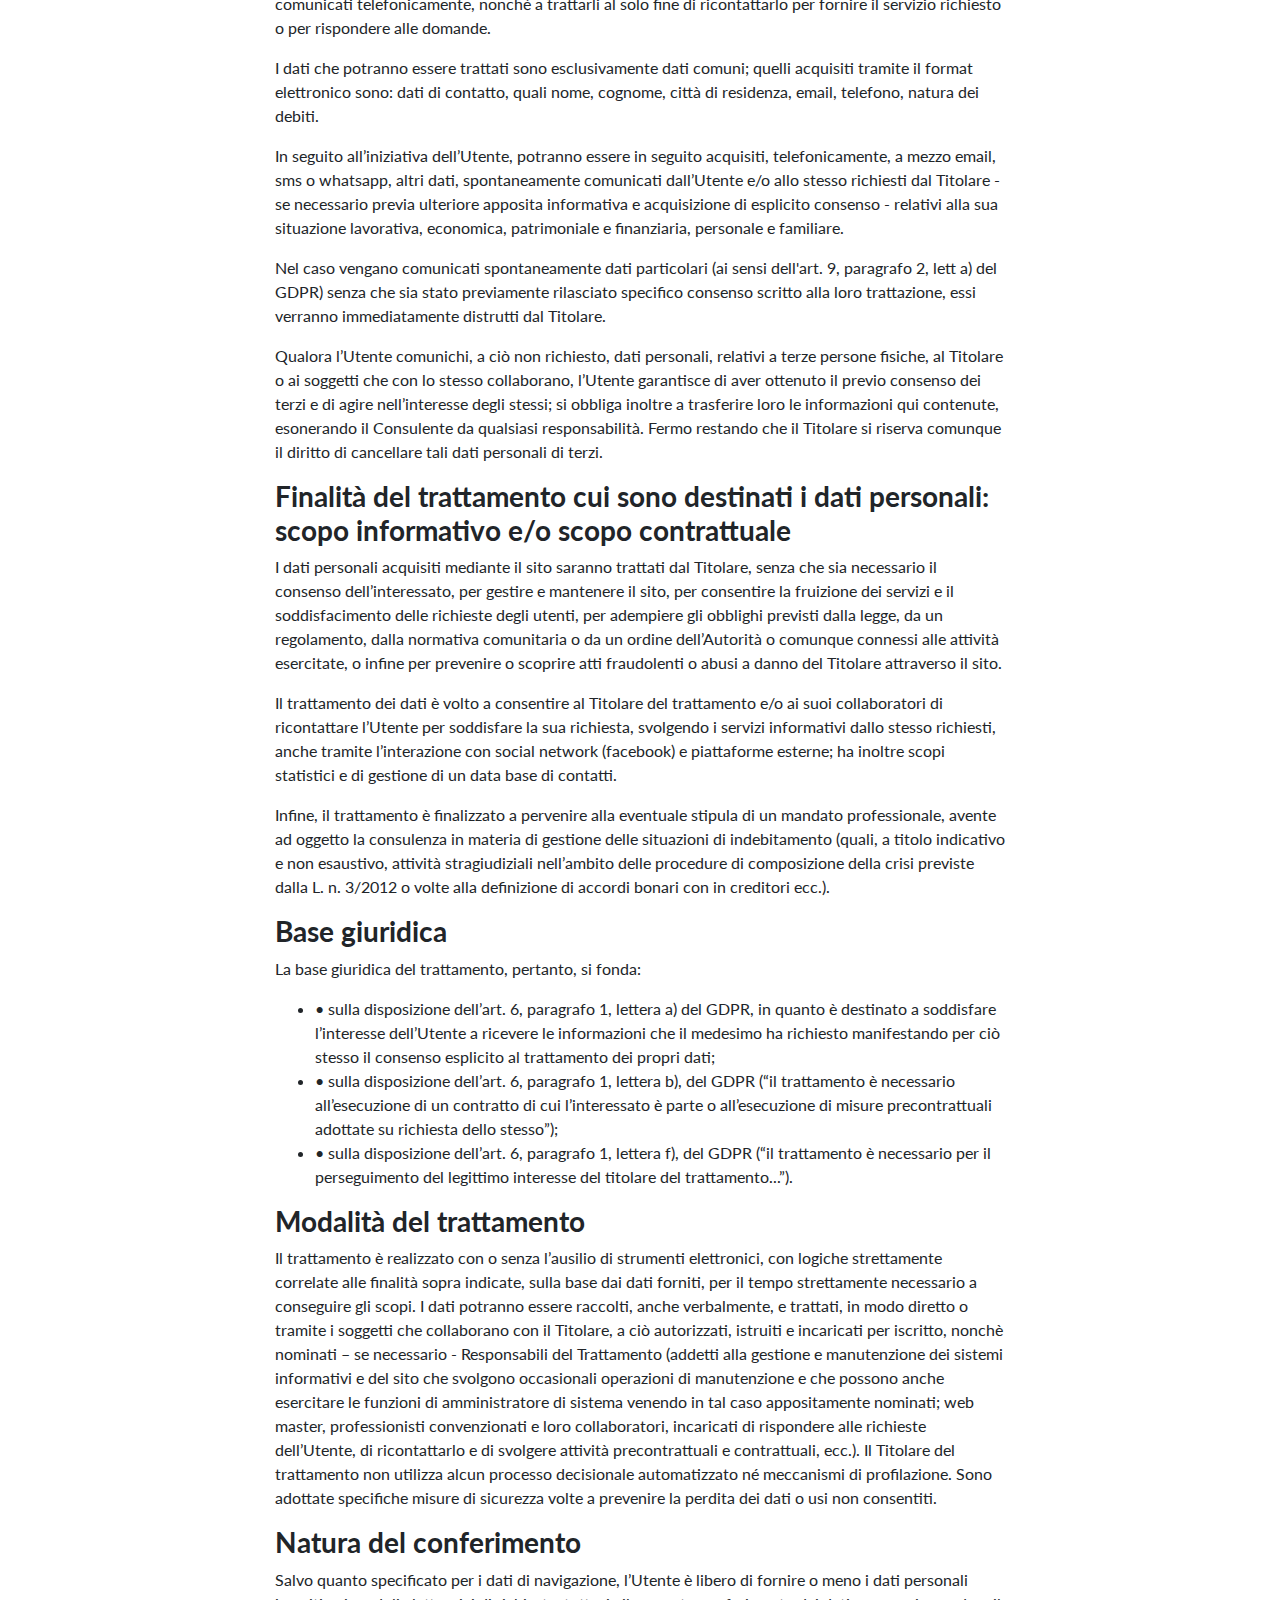
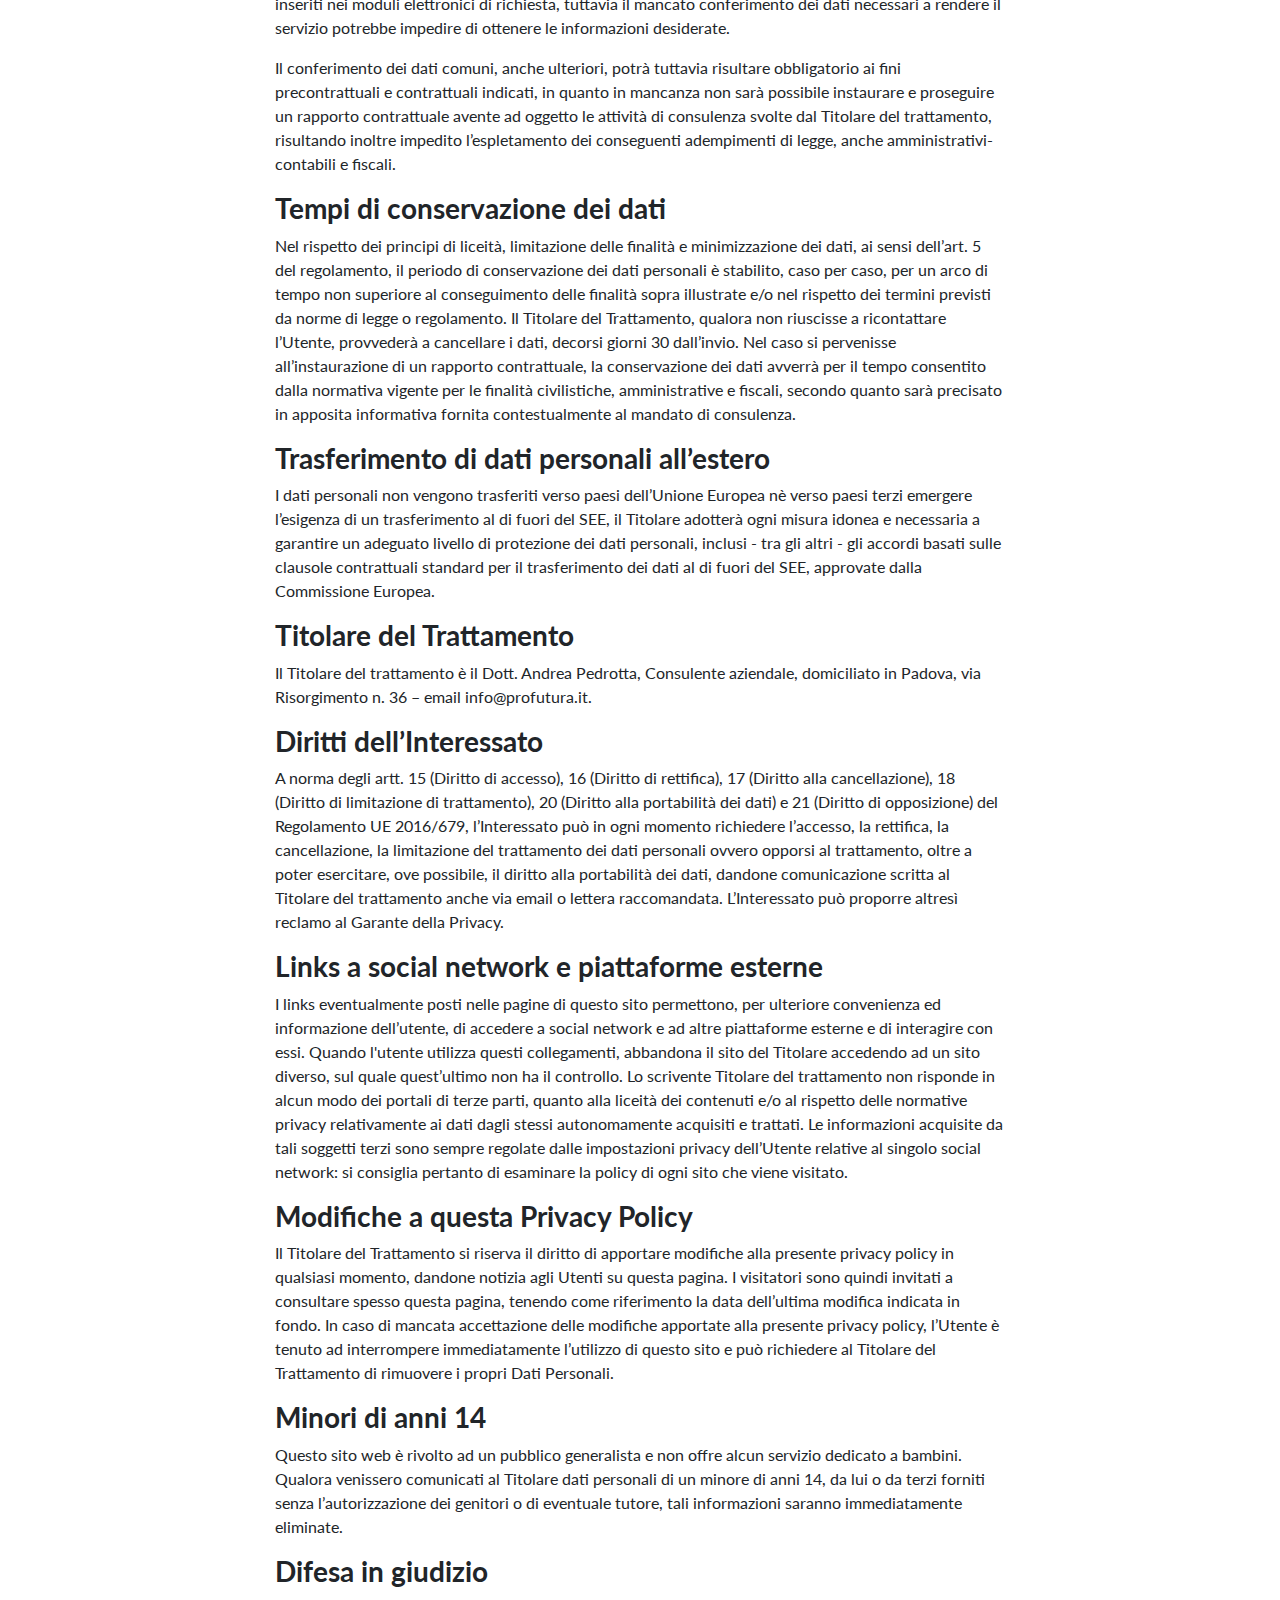
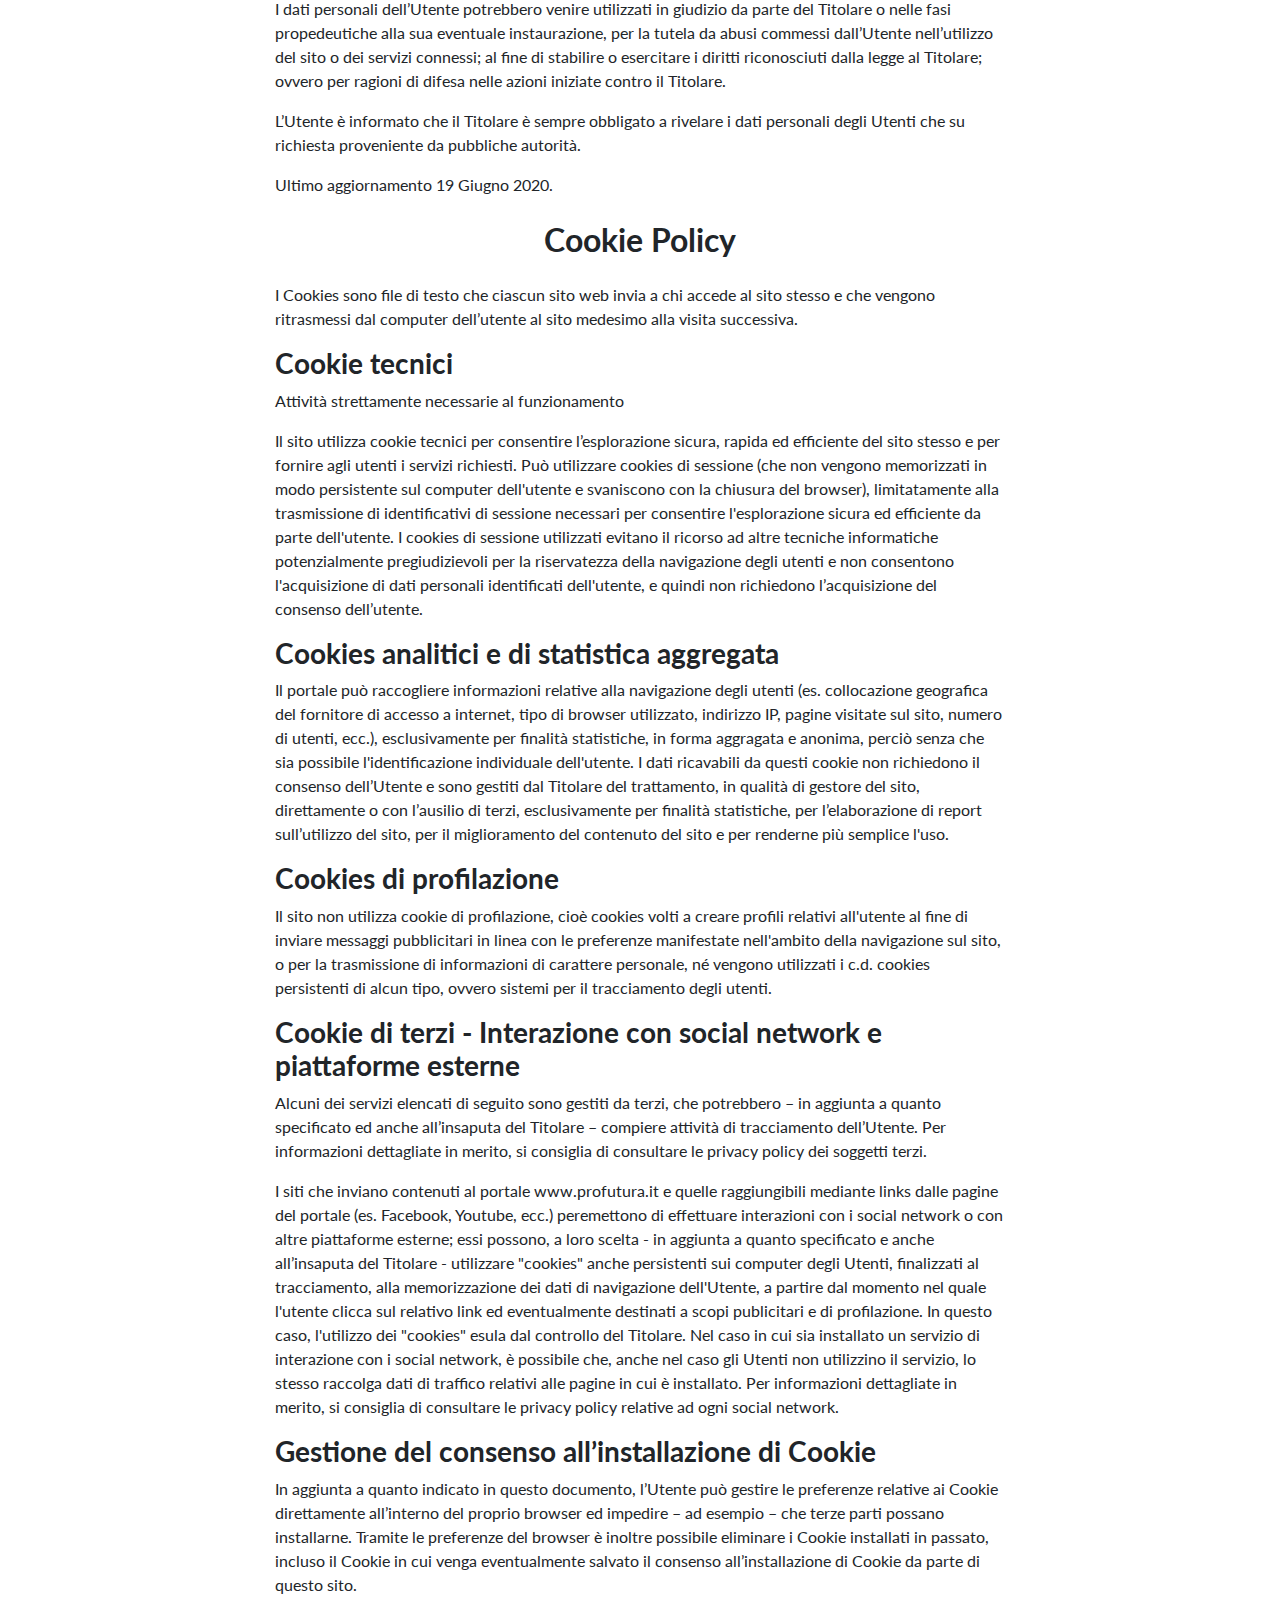
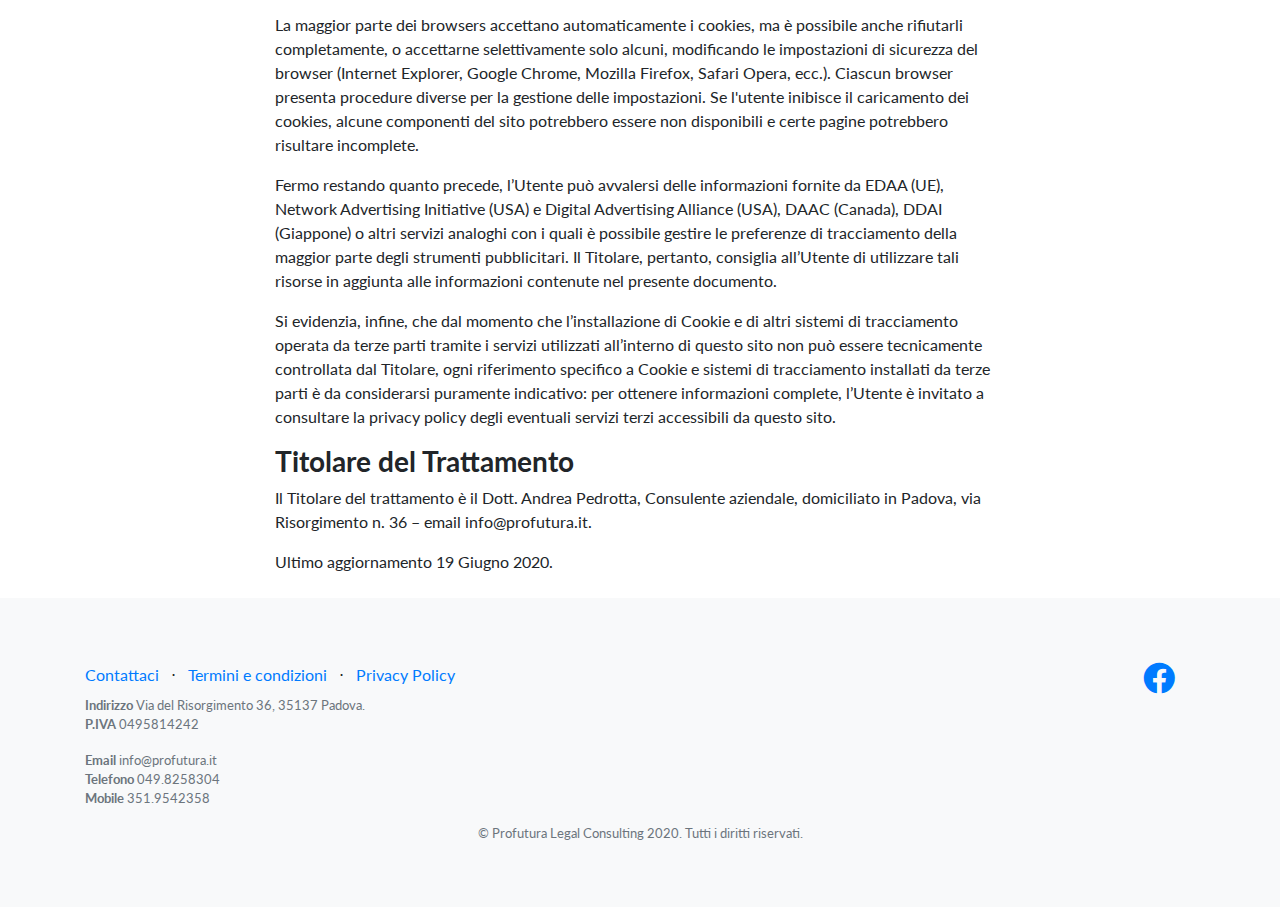
==== commit 96023b0f: "privacy aggiornata" ====
--- a/Privacy.html
+++ b/Privacy.html
@@ -84,74 +84,311 @@
                <div class="col-lg-8">
                    <div class="section-title text-center">
                      <br>
-                       <h2>Questo Sito Web raccoglie alcuni Dati Personali dei propri Utenti.</h2>
+                       <h2>INFORMATIVA SUL TRATTAMENTO DEI DATI DELLE PERSONE FISICHE AI SENSI ALL’ART. 13 DEL REGOLAMENTO (UE) 2016/679</h2>
                        <br>
                    </div> <!-- section title -->
-
-                   <h3 class="about-title">Tipologie di Dati raccolti</h3>
                        <p>
-                           Fra i Dati Personali raccolti da questo Sito Web, in modo autonomo o tramite terze parti, ci sono: nome; cognome; email; Cookie; Dati di utilizzo; username; sito web; numero di telefono; indirizzo; provincia; varie tipologie di Dati; città; Video; Dati comunicati durante l'utilizzo del servizio; posizione geografica.
-                           Dettagli completi su ciascuna tipologia di dati raccolti sono forniti nelle sezioni dedicate di questa privacy policy o mediante specifici testi informativi visualizzati prima della raccolta dei dati stessi.
-                           I Dati Personali possono essere liberamente forniti dall'Utente o, nel caso di Dati di Utilizzo, raccolti automaticamente durante l'uso di questo Sito Web.
-                           Se non diversamente specificato, tutti i Dati richiesti da questo Sito Web sono obbligatori. Se l’Utente rifiuta di comunicarli, potrebbe essere impossibile per questo Sito Web fornire il Servizio. Nei casi in cui questo Sito Web indichi alcuni Dati come facoltativi, gli Utenti sono liberi di astenersi dal comunicare tali Dati, senza che ciò abbia alcuna conseguenza sulla disponibilità del Servizio o sulla sua operatività.
-                           Gli Utenti che dovessero avere dubbi su quali Dati siano obbligatori, sono incoraggiati a contattare il Titolare.
-                           L’eventuale utilizzo di Cookie - o di altri strumenti di tracciamento - da parte di questo Sito Web o dei titolari dei servizi terzi utilizzati da questo Sito Web, ove non diversamente precisato, ha la finalità di fornire il Servizio richiesto dall'Utente, oltre alle ulteriori finalità descritte nel presente documento e nella Cookie Policy, se disponibile.
-                           L'Utente si assume la responsabilità dei Dati Personali di terzi ottenuti, pubblicati o condivisi mediante questo Sito Web e garantisce di avere il diritto di comunicarli o diffonderli, liberando il Titolare da qualsiasi responsabilità verso terzi.
+                          Premesso che il Regolamento (UE) 2016/679 (di seguito GDPR) disciplina la protezione delle persone fisiche con riguardo
+                          al trattamento dei dati personali, nonché la circolazione di tali dati, con la presente si intende informare l’Utente
+                          in merito alle finalità e modalità del trattamento dei dati personali che lo riguardano, che avverrà nel rispetto dei
+                          principi di correttezza, liceità, esattezza, trasparenza, minimizzazione, limitazione delle finalità e della
+                          conservazione, nonché di tutela della riservatezza. Per dati trattati si intendono, ai sensi della presente
+                          informativa, anche quelli da Lei spontaneamente forniti, senza che vi sia l’obbligo da parte Sua di fornirli. La
+                          presente informativa è resa esclusivamente in relazione al sito www.profutura.it e alla pagina di “Profutura Legal
+                          Consulting” presente nel sito social facebook, limitatamente ai dati acquisiti tramite tutti i recapiti e i vari
+                          strumenti di comunicazione ivi indicati dal Titolare e/o ricevuti per mezzo del modulo di richiesta informazioni, reso
+                          accessibile sia in questo sito sia in tale pagina facebook, e non anche in relazione ai dati che possano essere in modo
+                          autonomo raccolti dalla società Facebook o da altri siti web di soggetti terzi, consultati dall’Utente, anche tramite
+                          links riportati o accessibili da questo sito.
+                        </p>
+                       <h3 class="about-title">Dati tecnici, di navigazione</h3>
+                       <p>
+                        I sistemi informatici e le applicazioni che consentono la fruizione di questo sito web memorizzano in modo automatico,
+                        al momento dell’accesso, alcuni dati personali che, pur non essendo raccolti con finalità di identificazione
+                        dell’Utente, potrebbero consentirla tramite l’utilizzo congiunto ad altri dati detenuti da terzi. Sono informazioni
+                        indispensabili per il normaIe funzionamento del sito e per la interconnessione, in base ai protocolli tecnici
+                        applicativi e di sicurezza della rete Internet (quali gli indirizzi IP o i domini dei computer utilizzati dagli Utenti
+                        connessi, gli indirizzi URI (Uniform Resource Identifier) delle risorse richieste, l'orario della richiesta, il metodo
+                        utilizzato nel sottoporre la richiesta al server ed altri parametri operativi ed informatici). Tali dati possono essere
+                        rielaborati, restando in forma anonima, soltanto per il tempo necessario a svolgere analisi statisticihe e di verifica
+                        del corretto funzionamento del sito, venendo quindi eliminati. I dati sugli accessi al sito possono essere conservati
+                        per l’eventuale accertamento di reati informatici, potendo essere comunicati a terzi soltanto per obbligo di legge.
                        </p>
 
-
-                       <h3>Modalità e luogo del trattamento dei Dati raccolti</h3>
-                       <h4 class="about-title">Modalità di trattamento</h4>
+                      <h3 class="about-title">Tipologia di dati trattati</h3>
+                      <p>
+                      L’Utente che invii propri dati personali per usufruire dei servizi informativi offerti attraverso gli appositi moduli
+                      di contatto presenti su www.profutura.it e su facebook e/o per trasmettere richieste specifiche tramite posta
+                      elettronica, messaggi sms, whatsapp, social network, ai recapiti indicati nel sito, autorizza per ciò stesso
+                      esplicitamente il Titolare ad acquisire l’indirizzo del mittente, necessario per rispondere alle richieste, nonché gli
+                      eventuali altri dati personali comuni, inseriti nella mail o nel format e anche comunicati telefonicamente, nonchè a
+                      trattarli al solo fine di ricontattarlo per fornire il servizio richiesto o per rispondere alle domande.
+                      </p>
+                      <p>
+                        I dati che potranno essere trattati sono esclusivamente dati comuni; quelli acquisiti tramite il format elettronico
+                        sono: dati di contatto, quali nome, cognome, città di residenza, email, telefono, natura dei debiti.
+                      </p>
+                      <p>
+                        In seguito all’iniziativa dell’Utente, potranno essere in seguito acquisiti, telefonicamente, a mezzo email, sms o
+                        whatsapp, altri dati, spontaneamente comunicati dall’Utente e/o allo stesso richiesti dal Titolare - se necessario
+                        previa ulteriore apposita informativa e acquisizione di esplicito consenso - relativi alla sua situazione lavorativa,
+                        economica, patrimoniale e finanziaria, personale e familiare.
+                      </p>
+                      <p>
+                        Nel caso vengano comunicati spontaneamente dati particolari (ai sensi dell'art. 9, paragrafo 2, lett a) del GDPR) senza
+                        che sia stato previamente rilasciato specifico consenso scritto alla loro trattazione, essi verranno immediatamente
+                        distrutti dal Titolare.
+                      </p>
+                      <p>
+                        Qualora l’Utente comunichi, a ciò non richiesto, dati personali, relativi a terze persone fisiche, al Titolare o ai
+                        soggetti che con lo stesso collaborano, l’Utente garantisce di aver ottenuto il previo consenso dei terzi e di agire
+                        nell’interesse degli stessi; si obbliga inoltre a trasferire loro le informazioni qui contenute, esonerando il
+                        Consulente da qualsiasi responsabilità. Fermo restando che il Titolare si riserva comunque il diritto di cancellare
+                        tali dati personali di terzi.
+                      </p>
+
+                      <h3 class="about-title">Finalità del trattamento cui sono destinati i dati personali: scopo informativo e/o scopo contrattuale</h3>
+                      <p>
+                        I dati personali acquisiti mediante il sito saranno trattati dal Titolare, senza che sia necessario il consenso
+                        dell’interessato, per gestire e mantenere il sito, per consentire la fruizione dei servizi e il soddisfacimento delle
+                        richieste degli utenti, per adempiere gli obblighi previsti dalla legge, da un regolamento, dalla normativa comunitaria
+                        o da un ordine dell’Autorità o comunque connessi alle attività esercitate, o infine per prevenire o scoprire atti
+                        fraudolenti o abusi a danno del Titolare attraverso il sito.
+                      </p>
+                      <p>
+                        Il trattamento dei dati è volto a consentire al Titolare del trattamento e/o ai suoi collaboratori di ricontattare
+                        l’Utente per soddisfare la sua richiesta, svolgendo i servizi informativi dallo stesso richiesti, anche tramite
+                        l’interazione con social network (facebook) e piattaforme esterne; ha inoltre scopi statistici e di gestione di un data
+                        base di contatti.
+                      </p>
+                      <p>
+                        Infine, il trattamento è finalizzato a pervenire alla eventuale stipula di un mandato professionale, avente ad oggetto
+                        la consulenza in materia di gestione delle situazioni di indebitamento (quali, a titolo indicativo e non esaustivo,
+                        attività stragiudiziali nell’ambito delle procedure di composizione della crisi previste dalla L. n. 3/2012 o volte
+                        alla definizione di accordi bonari con in creditori ecc.).
+                      </p>
+                      
+
+                       <h3 class="about-title">Base giuridica</h3>
+                       <p>La base giuridica del trattamento, pertanto, si fonda: </p>
+                       <ul>
+                           <li>• sulla disposizione dell’art. 6, paragrafo 1, lettera a) del GDPR, in quanto è destinato a soddisfare l’interesse
+                          dell’Utente a ricevere le informazioni che il medesimo ha richiesto manifestando per ciò stesso il consenso esplicito
+                          al trattamento dei propri dati;
+                        </li>
+                           <li>• sulla disposizione dell’art. 6, paragrafo 1, lettera b), del GDPR (“il trattamento è necessario all’esecuzione di un
+                          contratto di cui l’interessato è parte o all’esecuzione di misure precontrattuali adottate su richiesta dello stesso”);
+                        </li>
+                           <li>• sulla disposizione dell’art. 6, paragrafo 1, lettera f), del GDPR (“il trattamento è necessario per il perseguimento
+                          del legittimo interesse del titolare del trattamento...”).
+                        </li>
+                       </ul>
+
+
+                       <h3 class="about-title">Modalità del trattamento</h3>
                        <p>
-                           Il Titolare adotta le opportune misure di sicurezza volte ad impedire l’accesso, la divulgazione, la modifica o la distruzione non autorizzate dei Dati Personali.
-                           Il trattamento viene effettuato mediante strumenti informatici e/o telematici, con modalità organizzative e con logiche strettamente correlate alle finalità indicate. Oltre al Titolare, in alcuni casi, potrebbero avere accesso ai Dati altri soggetti coinvolti nell’organizzazione di questo Sito Web (personale amministrativo, commerciale, marketing, legali, amministratori di sistema) ovvero soggetti esterni (come fornitori di servizi tecnici terzi, corrieri postali, hosting provider, società informatiche, agenzie di comunicazione) nominati anche, se necessario, Responsabili del Trattamento da parte del Titolare. L’elenco aggiornato dei Responsabili potrà sempre essere richiesto al Titolare del Trattamento.
+                          Il trattamento è realizzato con o senza l’ausilio di strumenti elettronici, con logiche strettamente correlate alle
+                          finalità sopra indicate, sulla base dai dati forniti, per il tempo strettamente necessario a conseguire gli scopi. I
+                          dati potranno essere raccolti, anche verbalmente, e trattati, in modo diretto o tramite i soggetti che collaborano con
+                          il Titolare, a ciò autorizzati, istruiti e incaricati per iscritto, nonchè nominati – se necessario - Responsabili del
+                          Trattamento (addetti alla gestione e manutenzione dei sistemi informativi e del sito che svolgono occasionali
+                          operazioni di manutenzione e che possono anche esercitare le funzioni di amministratore di sistema venendo in tal caso
+                          appositamente nominati; web master, professionisti convenzionati e loro collaboratori, incaricati di rispondere alle
+                          richieste dell’Utente, di ricontattarlo e di svolgere attività precontrattuali e contrattuali, ecc.). Il Titolare del
+                          trattamento non utilizza alcun processo decisionale automatizzato né meccanismi di profilazione. Sono adottate
+                          specifiche misure di sicurezza volte a prevenire la perdita dei dati o usi non consentiti.
                        </p>
 
 
 
-                       <h4 class="about-title">Base giuridica del trattamento</h4>
-                       <p>Il Titolare tratta Dati Personali relativi all’Utente in caso sussista una delle seguenti condizioni: </p>
-                       <ul>
-                           <li>l’Utente ha prestato il consenso per una o più finalità specifiche; Nota: in alcuni ordinamenti il Titolare può essere autorizzato a trattare Dati Personali senza che debba sussistere il consenso dell’Utente o un’altra delle basi giuridiche specificate di seguito, fino a quando l’Utente non si opponga (“opt-out”) a tale trattamento. Ciò non è tuttavia applicabile qualora il trattamento di Dati Personali sia regolato dalla legislazione europea in materia di protezione dei Dati Personali;</li>
-                           <li>il trattamento è necessario all'esecuzione di un contratto con l’Utente e/o all'esecuzione di misure precontrattuali;</li>
-                           <li>il trattamento è necessario per adempiere un obbligo legale al quale è soggetto il Titolare;</li>
-                           <li>il trattamento è necessario per l'esecuzione di un compito di interesse pubblico o per l'esercizio di pubblici poteri di cui è investito il Titolare;</li>
-                           <li>il trattamento è necessario per il perseguimento del legittimo interesse del Titolare o di terzi.</li>
-                       </ul>
-                       <p>È comunque sempre possibile richiedere al Titolare di chiarire la concreta base giuridica di ciascun trattamento ed in particolare di specificare se il trattamento sia basato sulla legge, previsto da un contratto o necessario per concludere un contratto.</p>
-
-
-
-                       <h4 class="about-title">Luogo</h4>
+                       <h3 class="about-title">Natura del conferimento</h3>
+                       <p>Salvo quanto specificato per i dati di navigazione, l’Utente è libero di fornire o meno i dati personali inseriti nei
+                      moduli elettronici di richiesta, tuttavia il mancato conferimento dei dati necessari a rendere il servizio potrebbe
+                      impedire di ottenere le informazioni desiderate. </p>
+                      <p>
+                        Il conferimento dei dati comuni, anche ulteriori, potrà tuttavia risultare obbligatorio ai fini precontrattuali e
+                        contrattuali indicati, in quanto in mancanza non sarà possibile instaurare e proseguire un rapporto contrattuale avente
+                        ad oggetto le attività di consulenza svolte dal Titolare del trattamento, risultando inoltre impedito l’espletamento
+                        dei conseguenti adempimenti di legge, anche amministrativi-contabili e fiscali.
+                      </p>
+
+                       <h3 class="about-title">Tempi di conservazione dei dati</h3>
                        <p>
-                           I Dati sono trattati presso le sedi operative del Titolare ed in ogni altro luogo in cui le parti coinvolte nel trattamento siano localizzate. Per ulteriori informazioni, contatta il Titolare.
-                           I Dati Personali dell’Utente potrebbero essere trasferiti in un paese diverso da quello in cui l’Utente si trova. Per ottenere ulteriori informazioni sul luogo del trattamento l’Utente può fare riferimento alla sezione relativa ai dettagli sul trattamento dei Dati Personali.
-
-                           L’Utente ha diritto a ottenere informazioni in merito alla base giuridica del trasferimento di Dati al di fuori dell’Unione Europea o ad un’organizzazione internazionale di diritto internazionale pubblico o costituita da due o più paesi, come ad esempio l’ONU, nonché in merito alle misure di sicurezza adottate dal Titolare per proteggere i Dati.
-
-                           L’Utente può verificare se abbia luogo uno dei trasferimenti appena descritti esaminando la sezione di questo documento relativa ai dettagli sul trattamento di Dati Personali o chiedere informazioni al Titolare contattandolo agli estremi riportati in apertura.
+                        Nel rispetto dei principi di liceità, limitazione delle finalità e minimizzazione dei dati, ai sensi dell’art. 5 del
+                        regolamento, il periodo di conservazione dei dati personali è stabilito, caso per caso, per un arco di tempo non
+                        superiore al conseguimento delle finalità sopra illustrate e/o nel rispetto dei termini previsti da norme di legge o
+                        regolamento. Il Titolare del Trattamento, qualora non riuscisse a ricontattare l’Utente, provvederà a cancellare i
+                        dati, decorsi giorni 30 dall’invio. Nel caso si pervenisse all’instaurazione di un rapporto contrattuale, la
+                        conservazione dei dati avverrà per il tempo consentito dalla normativa vigente per le finalità civilistiche,
+                        amministrative e fiscali, secondo quanto sarà precisato in apposita informativa fornita contestualmente al mandato di
+                        consulenza.
                        </p>
 
-
-
-                       <h4 class="about-title">Periodo di conservazione</h4>
-                       <p>I Dati sono trattati e conservati per il tempo richiesto dalle finalità per le quali sono stati raccolti. Pertanto: </p>
-                       <ul>
-                           <li>I Dati Personali raccolti per scopi collegati all’esecuzione di un contratto tra il Titolare e l’Utente saranno trattenuti sino a quando sia completata l’esecuzione di tale contratto.</li>
-                           <li>I Dati Personali raccolti per finalità riconducibili all’interesse legittimo del Titolare saranno trattenuti sino al soddisfacimento di tale interesse. L’Utente può ottenere ulteriori informazioni in merito all’interesse legittimo perseguito dal Titolare nelle relative sezioni di questo documento o contattando il Titolare.
-                           </li>
-                       </ul>
-                       <p>Quando il trattamento è basato sul consenso dell’Utente, il Titolare può conservare i Dati Personali più a lungo sino a quando detto consenso non venga revocato. Inoltre, il Titolare potrebbe essere obbligato a conservare i Dati Personali per un periodo più lungo in ottemperanza ad un obbligo di legge o per ordine di un’autorità.</p>
-                       <p>Al termine del periodo di conservazione i Dati Personali saranno cancellati. Pertanto, allo spirare di tale termine il diritto di accesso, cancellazione, rettificazione ed il diritto alla portabilità dei Dati non potranno più essere esercitati.</p>
-
-                       <h5 class="about-title">Finalità del Trattamento dei Dati raccolti</h5>
-                       <p>
-                           I Dati dell’Utente sono raccolti per consentire al Titolare di fornire i propri Servizi, così come per le seguenti finalità: Commento dei contenuti, Contattare l'Utente, Gestione contatti e invio di messaggi, Gestione dei database di Utenti, Heat mapping e registrazione sessioni, Interazione con le piattaforme di live chat, Interazione con social network e piattaforme esterne, Interazioni basate sulla posizione, Protezione dallo SPAM, Registrazione ed autenticazione, Remarketing e behavioral targeting, Servizi di piattaforma e hosting, Statistica, Test di performance di contenuti e funzionalità (A/B testing) e Visualizzazione di contenuti da piattaforme esterne.
-
-                           Per ottenere ulteriori informazioni dettagliate sulle finalità del trattamento e sui Dati Personali concretamente rilevanti per ciascuna finalità, l’Utente può fare riferimento alle relative sezioni di questo documento.
-                       </p>
-
-
+                      <h3 class="about-title">Trasferimento di dati personali all’estero</h3>
+                      <p>
+                        I dati personali non vengono trasferiti verso paesi dell’Unione Europea nè verso paesi terzi emergere l’esigenza di un
+                        trasferimento al di fuori del SEE, il Titolare adotterà ogni misura idonea e necessaria a garantire un adeguato livello
+                        di protezione dei dati personali, inclusi - tra gli altri - gli accordi basati sulle clausole contrattuali standard per
+                        il trasferimento dei dati al di fuori del SEE, approvate dalla Commissione Europea.
+                      </p>
+
+                      <h3 class="about-title">Titolare del Trattamento</h3>
+                      <p>
+                        Il Titolare del trattamento è il Dott. Andrea Pedrotta, Consulente aziendale, domiciliato in Padova, via Risorgimento
+                        n. 36 – email info@profutura.it.
+                      </p>
+
+                      <h3 class="about-title">Diritti dell’Interessato</h3>
+                      <p>
+                        A norma degli artt. 15 (Diritto di accesso), 16 (Diritto di rettifica), 17 (Diritto alla cancellazione), 18 (Diritto di
+                        limitazione di trattamento), 20 (Diritto alla portabilità dei dati) e 21 (Diritto di opposizione) del Regolamento UE
+                        2016/679, l’Interessato può in ogni momento richiedere l’accesso, la rettifica, la cancellazione, la limitazione del
+                        trattamento dei dati personali ovvero opporsi al trattamento, oltre a poter esercitare, ove possibile, il diritto alla
+                        portabilità dei dati, dandone comunicazione scritta al Titolare del trattamento anche via email o lettera raccomandata.
+                        L’Interessato può proporre altresì reclamo al Garante della Privacy.
+                      </p>
+
+                      <h3 class="about-title">Links a social network e piattaforme esterne</h3>
+                      <p>
+                        I links eventualmente posti nelle pagine di questo sito permettono, per ulteriore convenienza ed informazione
+                        dell’utente, di accedere a social network e ad altre piattaforme esterne e di interagire con essi. Quando l'utente
+                        utilizza questi collegamenti, abbandona il sito del Titolare accedendo ad un sito diverso, sul quale quest’ultimo non
+                        ha il controllo. Lo scrivente Titolare del trattamento non risponde in alcun modo dei portali di terze parti, quanto
+                        alla liceità dei contenuti e/o al rispetto delle normative privacy relativamente ai dati dagli stessi autonomamente
+                        acquisiti e trattati. Le informazioni acquisite da tali soggetti terzi sono sempre regolate dalle impostazioni privacy
+                        dell’Utente relative al singolo social network: si consiglia pertanto di esaminare la policy di ogni sito che viene
+                        visitato.
+                      </p>
+
+                      <h3 class="about-title">Modifiche a questa Privacy Policy</h3>
+                      <p>
+                        Il Titolare del Trattamento si riserva il diritto di apportare modifiche alla presente privacy policy in qualsiasi
+                        momento, dandone notizia agli Utenti su questa pagina. I visitatori sono quindi invitati a consultare spesso questa
+                        pagina, tenendo come riferimento la data dell’ultima modifica indicata in fondo. In caso di mancata accettazione delle
+                        modifiche apportate alla presente privacy policy, l’Utente è tenuto ad interrompere immediatamente l’utilizzo di questo
+                        sito e può richiedere al Titolare del Trattamento di rimuovere i propri Dati Personali.
+                      </p>
+
+                      <h3 class="about-title">Minori di anni 14</h3>
+                      <p>
+                        Questo sito web è rivolto ad un pubblico generalista e non offre alcun servizio dedicato a bambini. Qualora venissero
+                        comunicati al Titolare dati personali di un minore di anni 14, da lui o da terzi forniti senza l’autorizzazione dei
+                        genitori o di eventuale tutore, tali informazioni saranno immediatamente eliminate.
+                      </p>
+
+                      <h3 class="about-title">Difesa in giudizio</h3>
+                      <p>
+                        I dati personali dell’Utente potrebbero venire utilizzati in giudizio da parte del Titolare o nelle fasi propedeutiche
+                        alla sua eventuale instaurazione, per la tutela da abusi commessi dall’Utente nell’utilizzo del sito o dei servizi
+                        connessi; al fine di stabilire o esercitare i diritti riconosciuti dalla legge al Titolare; ovvero per ragioni di
+                        difesa nelle azioni iniziate contro il Titolare.
+                      </p>
+                      <p>
+                        L’Utente è informato che il Titolare è sempre obbligato a rivelare i dati personali degli Utenti che su richiesta
+                        proveniente da pubbliche autorità.
+                      </p>
+                      <p>
+                        Ultimo aggiornamento 19 Giugno 2020.
+                      </p>
+
+                      <h2 class="about-title d-flex justify-content-center mb-4 mt-4">Cookie Policy</h2>
+                      <p>
+                        I Cookies sono file di testo che ciascun sito web invia a chi accede al sito stesso e che vengono ritrasmessi dal
+                        computer dell’utente al sito medesimo alla visita successiva.
+                      </p>
+
+                      <h3 class="about-title">Cookie tecnici</h3>
+                      <p>
+                        Attività strettamente necessarie al funzionamento
+                      </p>
+                      <p>
+                        Il sito utilizza cookie tecnici per consentire l’esplorazione sicura, rapida ed efficiente del sito stesso e per
+                        fornire agli utenti i servizi richiesti. Può utilizzare cookies di sessione (che non vengono memorizzati in modo
+                        persistente sul computer dell'utente e svaniscono con la chiusura del browser), limitatamente alla trasmissione di
+                        identificativi di sessione necessari per consentire l'esplorazione sicura ed efficiente da parte dell'utente. I cookies
+                        di sessione utilizzati evitano il ricorso ad altre tecniche informatiche potenzialmente pregiudizievoli per la
+                        riservatezza della navigazione degli utenti e non consentono l'acquisizione di dati personali identificati dell'utente,
+                        e quindi non richiedono l’acquisizione del consenso dell’utente.
+                      </p>
+
+                      <h3 class="about-title">Cookies analitici e di statistica aggregata</h3>
+                      <p>
+                        Il portale può raccogliere informazioni relative alla navigazione degli utenti (es. collocazione geografica del
+                        fornitore di accesso a internet, tipo di browser utilizzato, indirizzo IP, pagine visitate sul sito, numero di utenti,
+                        ecc.), esclusivamente per finalità statistiche, in forma aggragata e anonima, perciò senza che sia possibile
+                        l'identificazione individuale dell'utente. I dati ricavabili da questi cookie non richiedono il consenso dell’Utente e
+                        sono gestiti dal Titolare del trattamento, in qualità di gestore del sito, direttamente o con l’ausilio di terzi,
+                        esclusivamente per finalità statistiche, per l’elaborazione di report sull’utilizzo del sito, per il miglioramento del
+                        contenuto del sito e per renderne più semplice l'uso.
+                      </p>
+
+                      <h3 class="about-title">Cookies di profilazione</h3>
+                      <p>
+                        Il sito non utilizza cookie di profilazione, cioè cookies volti a creare profili relativi all'utente al fine di inviare
+                        messaggi pubblicitari in linea con le preferenze manifestate nell'ambito della navigazione sul sito, o per la
+                        trasmissione di informazioni di carattere personale, né vengono utilizzati i c.d. cookies persistenti di alcun tipo,
+                        ovvero sistemi per il tracciamento degli utenti.
+                      </p>
+
+                      <h3 class="about-title">Cookie di terzi - Interazione con social network e piattaforme esterne</h3>
+                      <p>
+                        Alcuni dei servizi elencati di seguito sono gestiti da terzi, che potrebbero – in aggiunta a quanto specificato ed
+                        anche all’insaputa del Titolare – compiere attività di tracciamento dell’Utente. Per informazioni dettagliate in
+                        merito, si consiglia di consultare le privacy policy dei soggetti terzi.
+                      </p>
+                      <p>
+                        I siti che inviano contenuti al portale www.profutura.it e quelle raggiungibili mediante links dalle pagine del
+                        portale
+                        (es. Facebook, Youtube, ecc.) peremettono di effettuare interazioni con i social network o con altre piattaforme
+                        esterne; essi possono, a loro scelta - in aggiunta a quanto specificato e anche all’insaputa del Titolare -
+                        utilizzare
+                        "cookies" anche persistenti sui computer degli Utenti, finalizzati al tracciamento, alla memorizzazione dei dati di
+                        navigazione dell'Utente, a partire dal momento nel quale l'utente clicca sul relativo link ed eventualmente destinati
+                        a
+                        scopi publicitari e di profilazione. In questo caso, l'utilizzo dei "cookies" esula dal controllo del Titolare. Nel
+                        caso in cui sia installato un servizio di interazione con i social network, è possibile che, anche nel caso gli
+                        Utenti
+                        non utilizzino il servizio, lo stesso raccolga dati di traffico relativi alle pagine in cui è installato. Per
+                        informazioni dettagliate in merito, si consiglia di consultare le privacy policy relative ad ogni social network.
+                      </p>
+
+                      <h3 class="about-title">Gestione del consenso all’installazione di Cookie</h3>
+                      <p>
+                        In aggiunta a quanto indicato in questo documento, l’Utente può gestire le preferenze relative ai Cookie direttamente
+                        all’interno del proprio browser ed impedire – ad esempio – che terze parti possano installarne. Tramite le preferenze
+                        del browser è inoltre possibile eliminare i Cookie installati in passato, incluso il Cookie in cui venga eventualmente
+                        salvato il consenso all’installazione di Cookie da parte di questo sito.
+                      </p>
+                      <p>
+                        La maggior parte dei browsers accettano automaticamente i cookies, ma è possibile anche rifiutarli completamente, o
+                        accettarne selettivamente solo alcuni, modificando le impostazioni di sicurezza del browser (Internet Explorer, Google
+                        Chrome, Mozilla Firefox, Safari Opera, ecc.). Ciascun browser presenta procedure diverse per la gestione delle
+                        impostazioni. Se l'utente inibisce il caricamento dei cookies, alcune componenti del sito potrebbero essere non
+                        disponibili e certe pagine potrebbero risultare incomplete.
+                      </p>
+                      <p>
+                      Fermo restando quanto precede, l’Utente può avvalersi delle informazioni fornite da EDAA (UE), Network Advertising
+                      Initiative (USA) e Digital Advertising Alliance (USA), DAAC (Canada), DDAI (Giappone) o altri servizi analoghi con i
+                      quali è possibile gestire le preferenze di tracciamento della maggior parte degli strumenti pubblicitari. Il Titolare,
+                      pertanto, consiglia all’Utente di utilizzare tali risorse in aggiunta alle informazioni contenute nel presente
+                      documento.
+                      </p>
+                      <p>
+                      Si evidenzia, infine, che dal momento che l’installazione di Cookie e di altri sistemi di tracciamento operata da terze
+                      parti tramite i servizi utilizzati all’interno di questo sito non può essere tecnicamente controllata dal Titolare,
+                      ogni riferimento specifico a Cookie e sistemi di tracciamento installati da terze parti è da considerarsi puramente
+                      indicativo: per ottenere informazioni complete, l’Utente è invitato a consultare la privacy policy degli eventuali
+                      servizi terzi accessibili da questo sito.
+                      </p>
+
+                      <h3 class="about-title">Titolare del Trattamento</h3>
+                      <p>
+                        Il Titolare del trattamento è il Dott. Andrea Pedrotta, Consulente aziendale, domiciliato in Padova, via Risorgimento
+                        n. 36 – email info@profutura.it.
+                      </p>
+                      <p class="mb-4">
+                        Ultimo aggiornamento 19 Giugno 2020.
+                      </p>
 
                </div>
            </div> <!-- row -->
@@ -165,10 +402,14 @@
    <footer class="footer bg-light">
      <div class="container">
        <div class="row">
-         <div class="col-lg-6 h-100 text-center text-lg-left my-auto">
+         <div class="col-lg-6 h-50 text-center text-lg-left my-auto">
            <ul class="list-inline mb-2">
              <li class="list-inline-item">
                <a href="./index.html">Contattaci</a>
+             </li>
+             <li class="list-inline-item">&sdot;</li>
+             <li class="list-inline-item">
+               <a href="#">Termini e condizioni</a>
              </li>
              <li class="list-inline-item">&sdot;</li>
              <li class="list-inline-item">
@@ -188,14 +429,14 @@
        </div>
        <div class="row">
          <div class="col-lg-6 h-100 text-center text-lg-left my-auto">
-           <p class="text-muted small"><b>Indirizzo</b> Via del Risorgimento 36 - 35137 Padova<br><b>P.IVA</b> 0495814242</p>
-                    <p class="text-muted small"><b>Email</b> info@profutura.it <br> <b>Telefono</b> 049.8258304 <br> <b>Mobile</b> 351.9649455</p>
+           <p class="text-muted small"><b>Indirizzo</b> Via del Risorgimento 36, 35137 Padova.<br><b>P.IVA</b> 0495814242</p>
+           <p class="text-muted small"><b>Email</b> info@profutura.it <br> <b>Telefono</b> 049.8258304 <br> <b>Mobile</b> 351.9542358</p>
          </div>
        </div>
      </div>
 
      <div class="d-flex justify-content-center">
-       <p class="text-muted small mb-4 mb-lg-0" align="center">&copy; Profutura Legal Consulting 2020. Tutti i diritti riservati.
+       <p class="text-muted small mb-lg-0 d-flex justify-content-center" >&copy; Profutura Legal Consulting 2020. Tutti i diritti riservati.
        </p>
      </div>
    </footer>
